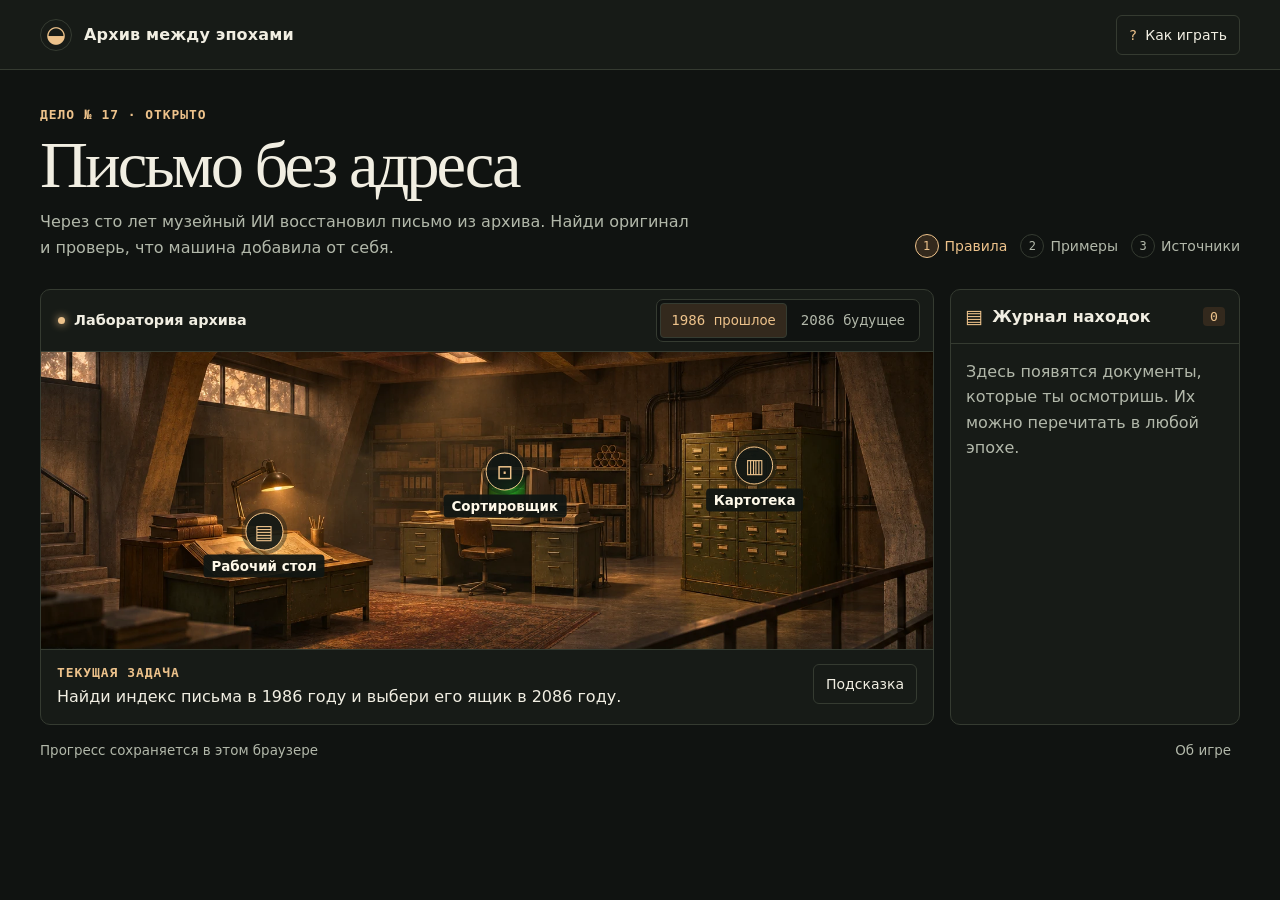
==== index.html @ 07d86b65 "Create Archive Between Eras browser game" ====
<!doctype html>
<html lang="ru">
<head>
  <meta charset="utf-8">
  <meta name="viewport" content="width=device-width, initial-scale=1">
  <meta name="description" content="Одиночная игра о письме, которое музейный ИИ восстановил через сто лет.">
  <meta name="theme-color" content="#101311">
  <link rel="stylesheet" href="style.css">
  <title>Архив между эпохами</title>
  <script src="game.js" defer></script>
</head>
<body data-era="past">
  <header class="topbar">
    <div class="shell topbar-inner">
      <div class="brand"><span class="seal" aria-hidden="true">◒</span><span>Архив между эпохами</span></div>
      <button class="quiet" id="help" type="button"><span aria-hidden="true">?</span> Как играть</button>
    </div>
  </header>

  <main class="shell">
    <section class="case-heading" aria-labelledby="case-title">
      <div>
        <p class="eyebrow" id="case-number">Дело № 17 · Открыто</p>
        <h1 id="case-title">Письмо без адреса</h1>
        <p class="intro" id="intro">Через сто лет музейный ИИ восстановил письмо из архива. Найди оригинал и проверь, что машина добавила от себя.</p>
      </div>
      <ol class="steps" id="steps" aria-label="Ход расследования"></ol>
    </section>

    <div class="game-layout">
      <section class="game" aria-label="Архив">
        <div class="room-bar">
          <div class="room-location"><span class="lamp" aria-hidden="true"></span><span id="location">Лаборатория архива</span></div>
          <div class="eras" role="group" aria-label="Выбор эпохи">
            <button type="button" data-era-control="past" aria-pressed="true">1986 <span>прошлое</span></button>
            <button type="button" data-era-control="future" aria-pressed="false">2086 <span>будущее</span></button>
          </div>
        </div>
        <div class="scene">
          <img src="assets/1986.webp" alt="" width="1536" height="512" class="past-room">
          <img src="assets/2086.webp" alt="" width="1536" height="512" class="future-room">
          <div class="hotspots" id="hotspots" aria-label="Предметы в комнате"></div>
        </div>
        <div class="mission">
          <div>
            <p class="eyebrow" id="mission-label">Текущая задача</p>
            <p id="mission" aria-live="polite"></p>
          </div>
          <button class="quiet hint" id="hint" type="button">Подсказка</button>
        </div>
      </section>

      <aside class="journal" aria-labelledby="journal-title">
        <div class="journal-header">
          <span class="journal-icon" aria-hidden="true">▤</span>
          <h2 id="journal-title">Журнал находок</h2>
          <span id="clue-count" class="count">0</span>
        </div>
        <ul class="clues" id="clues"></ul>
        <p class="empty" id="empty">Здесь появятся документы, которые ты осмотришь. Их можно перечитать в любой эпохе.</p>
      </aside>
    </div>
    <footer class="footer"><span id="save-status">Прогресс сохраняется в этом браузере</span><button class="text-btn" id="credits" type="button">Об игре</button></footer>
  </main>

  <dialog id="overlay" aria-labelledby="dialog-title">
    <div class="dialog-head">
      <div><p class="eyebrow" id="dialog-kicker"></p><h2 id="dialog-title"></h2></div>
      <form method="dialog"><button class="close" type="submit" aria-label="Закрыть">×</button></form>
    </div>
    <div id="dialog-body" class="dialog-body"></div>
  </dialog>
</body>
</html>
---- style.css ----
:root {
  color-scheme: dark;
  --bg: #101311;
  --surface: #171b17;
  --subtle: #20251f;
  --edge: #353b31;
  --text: #f1eee2;
  --muted: #b2b8aa;
  --accent: #edc28b;
  --accent-dark: #33291d;
  --display: Georgia, "Times New Roman", serif;
  --mono: "Cascadia Mono", Consolas, monospace;
  font-family: "Segoe UI", system-ui, sans-serif;
}

*, *::before, *::after { box-sizing: border-box; }
body { margin: 0; min-width: 290px; min-height: 100svh; color: var(--text); background: var(--bg); }
body[data-era="future"] {
  --bg: #0d1416;
  --surface: #131e21;
  --subtle: #1c2a2c;
  --edge: #304347;
  --text: #ebf3ec;
  --muted: #a8bdbd;
  --accent: #92e2d8;
  --accent-dark: #1e3737;
}
[hidden] { display: none !important; }
button { font: inherit; cursor: pointer; color: inherit; }
button:focus-visible { outline: 2px solid var(--accent); outline-offset: 4px; }
button:disabled { cursor: default; opacity: .52; }
button, a { -webkit-tap-highlight-color: transparent; }
p, h1, h2, h3 { margin: 0; }
.shell { width: min(100% - 80px, 1440px); margin-inline: auto; }

.topbar { border-bottom: 1px solid var(--edge); background: var(--surface); }
.topbar-inner { display: flex; align-items: center; justify-content: space-between; min-height: 69px; gap: 12px; }
.brand { display: flex; align-items: center; gap: 12px; font-weight: 650; letter-spacing: .01em; }
.seal { display: grid; place-items: center; height: 32px; width: 32px; border: 1px solid var(--edge); border-radius: 50%; color: var(--accent); font-size: 23px; line-height: 1; }
.quiet { display: inline-flex; align-items: center; justify-content: center; gap: 8px; border: 1px solid var(--edge); border-radius: 6px; padding: 8px 12px; background: var(--surface); font-size: .875rem; min-height: 40px; }
.quiet:hover, .text-btn:hover { color: var(--accent); border-color: var(--accent); }
.quiet span { font-family: var(--mono); color: var(--accent); }

.case-heading { display: flex; justify-content: space-between; align-items: flex-end; flex-wrap: wrap; gap: 25px; padding: 36px 0 28px; }
.eyebrow { font: 600 .81rem/1.4 var(--mono); letter-spacing: .075em; text-transform: uppercase; color: var(--accent); }
h1 { font: 400 clamp(2.55rem, 5.2vw, 4.8rem)/1.04 var(--display); margin: 6px 0 10px; letter-spacing: -.045em; }
.intro { color: var(--muted); max-width: 650px; line-height: 1.6; }
.steps { display: flex; flex-wrap: wrap; gap: 9px 13px; padding: 0; margin: 0 0 3px; list-style: none; color: var(--muted); font-size: .875rem; }
.steps li { display: flex; align-items: center; gap: 6px; white-space: nowrap; }
.step-number { display: grid; place-items: center; width: 24px; height: 24px; border: 1px solid var(--edge); border-radius: 50%; font: .75rem var(--mono); }
.steps li[aria-current] { color: var(--accent); }
.steps li[aria-current] .step-number, .steps .complete .step-number { background: var(--accent-dark); border-color: var(--accent); color: var(--accent); }

.game-layout { display: grid; grid-template-columns: minmax(0, 1fr) minmax(245px, 290px); align-items: stretch; gap: 16px; }
.game, .journal { min-width: 0; border: 1px solid var(--edge); background: var(--surface); border-radius: 10px; overflow: hidden; }
.room-bar, .mission, .journal-header { display: flex; align-items: center; justify-content: space-between; gap: 12px; }
.room-bar { padding: 9px 13px 9px 17px; }
.room-location { display: flex; align-items: center; gap: 9px; font-size: .9rem; font-weight: 600; }
.lamp { width: 7px; height: 7px; border-radius: 50%; background: var(--accent); box-shadow: 0 0 9px var(--accent); flex: none; }
.eras { display: flex; gap: 3px; flex: none; padding: 3px; border: 1px solid var(--edge); border-radius: 7px; background: var(--bg); }
.eras button { min-height: 35px; padding: 4px 10px; border: 1px solid transparent; border-radius: 4px; background: transparent; color: var(--muted); font: .88rem var(--mono); }
.eras button span { font: .83rem "Segoe UI", system-ui, sans-serif; }
.eras button[aria-pressed="true"] { color: var(--accent); background: var(--accent-dark); border-color: var(--edge); }
.eras button:hover { color: var(--accent); }
.scene { display: grid; position: relative; background: #101311; border-block: 1px solid var(--edge); }
.scene img { display: block; grid-area: 1 / 1; width: 100%; height: auto; transition: opacity .35s ease; }
.future-room, body[data-era="future"] .past-room { opacity: 0; }
body[data-era="future"] .future-room { opacity: 1; }
.hotspots { position: absolute; inset: 0; }
.hotspot { position: absolute; left: var(--x); top: var(--y); transform: translate(-50%, -50%); display: flex; flex-direction: column; gap: 4px; align-items: center; background: transparent; border: 0; padding: 5px; border-radius: 6px; }
.hotspot:hover .marker, .hotspot:focus-visible .marker { background: var(--accent); color: #101311; box-shadow: 0 0 20px var(--accent); }
.marker { display: grid; place-items: center; width: 38px; height: 38px; border-radius: 50%; border: 1px solid var(--accent); background: #101614e8; color: var(--accent); box-shadow: 0 0 0 4px #10161468; font-size: 1.25rem; line-height: 1; }
.hotspot-name { padding: 4px 8px; max-width: 170px; border-radius: 4px; background: #111613ef; white-space: nowrap; color: #fff9e9; font-size: .84rem; font-weight: 650; }
.mission { align-items: flex-start; padding: 14px 16px 15px; }
.mission .eyebrow { margin-bottom: 3px; }
.mission #mission { line-height: 1.52; }
.hint { flex: none; }

.journal { min-height: 100%; }
.journal-header { padding: 15px 14px; border-bottom: 1px solid var(--edge); justify-content: flex-start; gap: 9px; }
.journal-icon { color: var(--accent); font-size: 1.2rem; }
.journal h2 { font-size: 1rem; font-weight: 650; }
.count { margin-left: auto; padding: 2px 7px; background: var(--accent-dark); color: var(--accent); border-radius: 4px; font: .82rem var(--mono); }
.empty { color: var(--muted); margin: 15px; line-height: 1.6; }
.clues { display: grid; gap: 6px; list-style: none; margin: 0; padding: 10px; }
.clues:empty { display: none; }
.clue { width: 100%; display: flex; justify-content: space-between; align-items: center; text-align: left; gap: 7px; padding: 9px; min-height: 42px; background: var(--subtle); border: 1px solid var(--edge); border-radius: 6px; font-size: .9rem; }
.clue:hover { border-color: var(--accent); }
.clue-year { color: var(--accent); font: .77rem var(--mono); }
.footer { display: flex; gap: 14px; align-items: center; justify-content: space-between; padding: 12px 0 18px; color: var(--muted); font-size: .84rem; }
.text-btn { background: transparent; border: 1px solid transparent; border-radius: 5px; padding: 5px 8px; }

dialog { width: min(580px, calc(100% - 28px)); max-height: calc(100dvh - 32px); padding: 0; border: 1px solid var(--edge); border-radius: 10px; background: var(--surface); color: var(--text); box-shadow: 0 28px 110px #000a; }
dialog::backdrop { background: #050807c9; }
.dialog-head { display: flex; align-items: flex-start; justify-content: space-between; gap: 12px; padding: 20px 22px 16px; border-bottom: 1px solid var(--edge); }
.dialog-head h2 { font: 400 clamp(1.75rem, 6vw, 2.6rem)/1.06 var(--display); margin-top: 5px; }
.close { display: grid; place-items: center; border: 1px solid var(--edge); border-radius: 5px; background: var(--bg); height: 40px; width: 40px; font-size: 1.5rem; }
.close:hover { color: var(--accent); border-color: var(--accent); }
.dialog-body { display: grid; gap: 14px; padding: 20px 22px 24px; line-height: 1.58; }
.dialog-body .aside { color: var(--muted); }
.document { padding: 13px 16px; margin: 0; background: var(--accent-dark); border-left: 2px solid var(--accent); white-space: pre-line; }
.choices { display: grid; gap: 8px; }
.choice, .primary { min-height: 43px; text-align: left; padding: 9px 12px; border: 1px solid var(--edge); border-radius: 5px; background: var(--subtle); }
.choice:not(:disabled):hover { border-color: var(--accent); color: var(--accent); }
.primary { justify-self: start; background: var(--accent); border-color: var(--accent); color: #161712; font-weight: 650; }
.primary:hover { filter: brightness(1.14); }
.feedback { color: var(--accent); }
.feedback:empty { display: none; }
.evidence { display: grid; gap: 7px; padding: 0; list-style: none; margin: 0; }
.evidence li { padding: 7px 10px; border-left: 1px solid var(--edge); background: var(--subtle); }
.sample-tag { color: var(--accent); font-size: .85rem; }

@media (max-width: 1000px) {
  .shell { width: calc(100% - 44px); }
  .game-layout { grid-template-columns: minmax(0, 1fr) 230px; }
}
@media (max-width: 780px) {
  .game-layout { grid-template-columns: minmax(0, 1fr); }
  .clues { grid-template-columns: repeat(auto-fit, minmax(170px, 1fr)); }
  .case-heading { gap: 15px; padding-top: 25px; padding-bottom: 19px; }
}
@media (max-width: 520px) {
  .shell { width: calc(100% - 24px); }
  .topbar-inner { min-height: 58px; }
  .brand { gap: 7px; font-size: .88rem; }
  .seal { width: 25px; height: 25px; font-size: 18px; flex: none; }
  .topbar .quiet { padding: 5px 7px; font-size: .78rem; white-space: nowrap; }
  .topbar .quiet span { display: none; }
  .room-bar { padding: 8px; }
  .room-location { font-size: .82rem; }
  .eras button { padding-inline: 6px; }
  .eras button span { display: none; }
  .hotspots { display: grid; grid-template-columns: repeat(3, minmax(0, 1fr)); gap: 5px; position: static; padding: 6px; background: var(--bg); }
  .hotspot { position: static; transform: none; flex-direction: row; justify-content: center; align-items: center; border: 1px solid var(--edge); min-height: 44px; padding: 4px 2px; gap: 3px; }
  .marker { width: auto; height: auto; background: transparent; border: 0; box-shadow: none; }
  .hotspot-name { white-space: normal; font-size: .76rem; padding: 0; background: transparent; }
  .mission { padding: 11px 9px; gap: 6px; }
  .hint { padding-inline: 6px; font-size: .78rem; }
  .steps { gap: 5px 10px; font-size: .8rem; }
}
@media (prefers-reduced-motion: reduce) {
  .scene img { transition: none; }
}
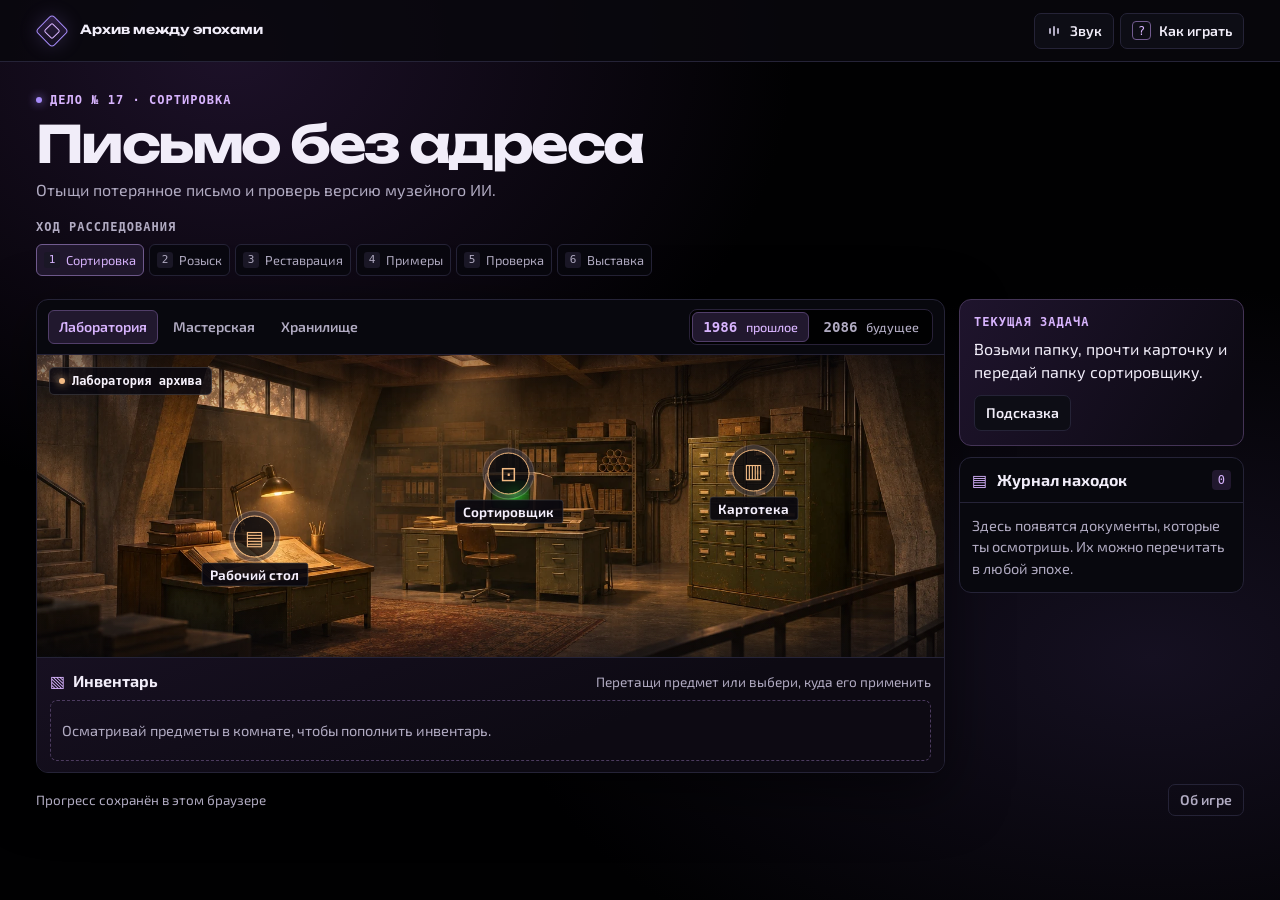
==== commit 4c19efa1: "Expand the archive with six scenes and tactile puzzles" ====
--- a/index.html
+++ b/index.html
@@ -4,53 +4,70 @@
   <meta charset="utf-8">
   <meta name="viewport" content="width=device-width, initial-scale=1">
   <meta name="description" content="Одиночная игра о письме, которое музейный ИИ восстановил через сто лет.">
-  <meta name="theme-color" content="#101311">
-  <link rel="stylesheet" href="style.css">
+  <meta name="theme-color" content="#010102">
+  <link rel="stylesheet" href="style.css?v=2">
   <title>Архив между эпохами</title>
-  <script src="game.js" defer></script>
+  <script src="game.js?v=2" defer></script>
+  <script src="effects.js" defer></script>
 </head>
-<body data-era="past">
+<body data-era="past" data-room="lab">
   <header class="topbar">
     <div class="shell topbar-inner">
-      <div class="brand"><span class="seal" aria-hidden="true">◒</span><span>Архив между эпохами</span></div>
-      <button class="quiet" id="help" type="button"><span aria-hidden="true">?</span> Как играть</button>
+      <div class="brand"><span class="seal" aria-hidden="true"></span><span>Архив между эпохами</span></div>
+      <div class="topbar-actions">
+        <button class="quiet" id="sound" type="button" aria-label="Звуки игры" aria-pressed="false"><span class="sound-wave" aria-hidden="true"><i></i><i></i><i></i></span><span class="sound-label" aria-hidden="true">Звук</span></button>
+        <button class="quiet" id="help" type="button"><span class="key" aria-hidden="true">?</span> Как играть</button>
+      </div>
     </div>
   </header>
 
   <main class="shell">
     <section class="case-heading" aria-labelledby="case-title">
       <div>
-        <p class="eyebrow" id="case-number">Дело № 17 · Открыто</p>
+        <p class="eyebrow case-tag" id="case-number">Дело № 17 · Открыто</p>
         <h1 id="case-title">Письмо без адреса</h1>
-        <p class="intro" id="intro">Через сто лет музейный ИИ восстановил письмо из архива. Найди оригинал и проверь, что машина добавила от себя.</p>
+        <p class="intro" id="intro">Отыщи потерянное письмо и проверь версию музейного ИИ.</p>
       </div>
-      <ol class="steps" id="steps" aria-label="Ход расследования"></ol>
+      <div class="progress">
+        <p class="eyebrow">Ход расследования</p>
+        <ol class="steps" id="steps" aria-label="Ход расследования"></ol>
+      </div>
     </section>
 
     <div class="game-layout">
       <section class="game" aria-label="Архив">
         <div class="room-bar">
-          <div class="room-location"><span class="lamp" aria-hidden="true"></span><span id="location">Лаборатория архива</span></div>
+          <nav id="room-nav" class="room-nav" aria-label="Локации"></nav>
           <div class="eras" role="group" aria-label="Выбор эпохи">
-            <button type="button" data-era-control="past" aria-pressed="true">1986 <span>прошлое</span></button>
-            <button type="button" data-era-control="future" aria-pressed="false">2086 <span>будущее</span></button>
+            <button type="button" data-era-control="past" aria-pressed="true" aria-keyshortcuts="1">1986 <span>прошлое</span></button>
+            <button type="button" data-era-control="future" aria-pressed="false" aria-keyshortcuts="2">2086 <span>будущее</span></button>
           </div>
         </div>
         <div class="scene">
-          <img src="assets/1986.webp" alt="" width="1536" height="512" class="past-room">
-          <img src="assets/2086.webp" alt="" width="1536" height="512" class="future-room">
+          <img src="assets/1986.webp" id="scene-image-past" alt="" width="1536" height="512" class="past-room" draggable="false">
+          <img src="assets/2086.webp" id="scene-image-future" alt="" width="1536" height="512" class="future-room" draggable="false">
+          <div class="scene-caption"><span class="lamp" aria-hidden="true"></span><span id="location">Лаборатория архива</span></div>
           <div class="hotspots" id="hotspots" aria-label="Предметы в комнате"></div>
         </div>
-        <div class="mission">
-          <div>
-            <p class="eyebrow" id="mission-label">Текущая задача</p>
-            <p id="mission" aria-live="polite"></p>
+        <div class="room-bench" id="room-bench" aria-label="Механизмы"></div>
+        <section class="inventory" aria-labelledby="inventory-title">
+          <div class="inventory-head">
+            <h2 id="inventory-title"><span aria-hidden="true">▧</span> Инвентарь</h2>
+            <span class="inventory-caption">Перетащи предмет или выбери, куда его применить</span>
           </div>
-          <button class="quiet hint" id="hint" type="button">Подсказка</button>
-        </div>
+          <div class="inventory-items" id="inventory-items"></div>
+          <p class="inventory-empty" id="inventory-empty">Осматривай предметы в комнате, чтобы пополнить инвентарь.</p>
+          <p class="inventory-status" id="inventory-status" role="status"></p>
+        </section>
       </section>
 
-      <aside class="journal" aria-labelledby="journal-title">
+      <aside class="sidebar">
+        <section class="mission" aria-labelledby="mission-label">
+          <p class="eyebrow" id="mission-label">Текущая задача</p>
+          <p id="mission" aria-live="polite"></p>
+          <button class="quiet hint" id="hint" type="button"><span aria-hidden="true">✦</span> Подсказка</button>
+        </section>
+        <section class="journal" aria-labelledby="journal-title">
         <div class="journal-header">
           <span class="journal-icon" aria-hidden="true">▤</span>
           <h2 id="journal-title">Журнал находок</h2>
@@ -58,6 +75,7 @@
         </div>
         <ul class="clues" id="clues"></ul>
         <p class="empty" id="empty">Здесь появятся документы, которые ты осмотришь. Их можно перечитать в любой эпохе.</p>
+        </section>
       </aside>
     </div>
     <footer class="footer"><span id="save-status">Прогресс сохраняется в этом браузере</span><button class="text-btn" id="credits" type="button">Об игре</button></footer>
--- a/style.css
+++ b/style.css
@@ -1,143 +1,320 @@
+
+@font-face {
+  font-family: Unbounded;
+  src: url("assets/fonts/unbounded.ttf") format("truetype");
+  font-style: normal;
+  font-weight: 200 900;
+  font-display: swap;
+}
+
+@font-face {
+  font-family: "Exo 2";
+  src: url("assets/fonts/exo-2.ttf") format("truetype");
+  font-style: normal;
+  font-weight: 100 900;
+  font-display: swap;
+}
+
 :root {
   color-scheme: dark;
-  --bg: #101311;
-  --surface: #171b17;
-  --subtle: #20251f;
-  --edge: #353b31;
-  --text: #f1eee2;
-  --muted: #b2b8aa;
-  --accent: #edc28b;
-  --accent-dark: #33291d;
-  --display: Georgia, "Times New Roman", serif;
+  --bg: #010102;
+  --surface: #08080e;
+  --raised: #0d0d15;
+  --border: #252337;
+  --text: #f1edf9;
+  --muted: #b1abc2;
+  --accent: #d8b4fe;
+  --accent-2: #a78bfa;
+  --accent-line: #715b8f;
+  --accent-dim: #21182e;
+  --room-light: #f3bb84;
+  --display: Unbounded, "Arial Black", system-ui, sans-serif;
   --mono: "Cascadia Mono", Consolas, monospace;
-  font-family: "Segoe UI", system-ui, sans-serif;
+  font-family: "Exo 2", "Segoe UI", system-ui, sans-serif;
 }
 
 *, *::before, *::after { box-sizing: border-box; }
-body { margin: 0; min-width: 290px; min-height: 100svh; color: var(--text); background: var(--bg); }
-body[data-era="future"] {
-  --bg: #0d1416;
-  --surface: #131e21;
-  --subtle: #1c2a2c;
-  --edge: #304347;
-  --text: #ebf3ec;
-  --muted: #a8bdbd;
-  --accent: #92e2d8;
-  --accent-dark: #1e3737;
-}
+
+body {
+  min-width: 290px;
+  min-height: 100svh;
+  margin: 0;
+  color: var(--text);
+  background: radial-gradient(ellipse at 18% 5%, #1d1129 0%, transparent 38%),
+              radial-gradient(ellipse at 90% 73%, #151021 0%, transparent 40%), var(--bg);
+}
+
+body[data-era="future"] { --room-light: #8ff3e4; }
 [hidden] { display: none !important; }
-button { font: inherit; cursor: pointer; color: inherit; }
-button:focus-visible { outline: 2px solid var(--accent); outline-offset: 4px; }
+button { color: inherit; font: inherit; cursor: pointer; -webkit-tap-highlight-color: transparent; }
+button:focus-visible { outline: 2px solid var(--accent); outline-offset: 3px; }
 button:disabled { cursor: default; opacity: .52; }
-button, a { -webkit-tap-highlight-color: transparent; }
 p, h1, h2, h3 { margin: 0; }
-.shell { width: min(100% - 80px, 1440px); margin-inline: auto; }
-
-.topbar { border-bottom: 1px solid var(--edge); background: var(--surface); }
-.topbar-inner { display: flex; align-items: center; justify-content: space-between; min-height: 69px; gap: 12px; }
-.brand { display: flex; align-items: center; gap: 12px; font-weight: 650; letter-spacing: .01em; }
-.seal { display: grid; place-items: center; height: 32px; width: 32px; border: 1px solid var(--edge); border-radius: 50%; color: var(--accent); font-size: 23px; line-height: 1; }
-.quiet { display: inline-flex; align-items: center; justify-content: center; gap: 8px; border: 1px solid var(--edge); border-radius: 6px; padding: 8px 12px; background: var(--surface); font-size: .875rem; min-height: 40px; }
-.quiet:hover, .text-btn:hover { color: var(--accent); border-color: var(--accent); }
-.quiet span { font-family: var(--mono); color: var(--accent); }
-
-.case-heading { display: flex; justify-content: space-between; align-items: flex-end; flex-wrap: wrap; gap: 25px; padding: 36px 0 28px; }
-.eyebrow { font: 600 .81rem/1.4 var(--mono); letter-spacing: .075em; text-transform: uppercase; color: var(--accent); }
-h1 { font: 400 clamp(2.55rem, 5.2vw, 4.8rem)/1.04 var(--display); margin: 6px 0 10px; letter-spacing: -.045em; }
-.intro { color: var(--muted); max-width: 650px; line-height: 1.6; }
-.steps { display: flex; flex-wrap: wrap; gap: 9px 13px; padding: 0; margin: 0 0 3px; list-style: none; color: var(--muted); font-size: .875rem; }
-.steps li { display: flex; align-items: center; gap: 6px; white-space: nowrap; }
-.step-number { display: grid; place-items: center; width: 24px; height: 24px; border: 1px solid var(--edge); border-radius: 50%; font: .75rem var(--mono); }
-.steps li[aria-current] { color: var(--accent); }
-.steps li[aria-current] .step-number, .steps .complete .step-number { background: var(--accent-dark); border-color: var(--accent); color: var(--accent); }
-
-.game-layout { display: grid; grid-template-columns: minmax(0, 1fr) minmax(245px, 290px); align-items: stretch; gap: 16px; }
-.game, .journal { min-width: 0; border: 1px solid var(--edge); background: var(--surface); border-radius: 10px; overflow: hidden; }
-.room-bar, .mission, .journal-header { display: flex; align-items: center; justify-content: space-between; gap: 12px; }
-.room-bar { padding: 9px 13px 9px 17px; }
-.room-location { display: flex; align-items: center; gap: 9px; font-size: .9rem; font-weight: 600; }
-.lamp { width: 7px; height: 7px; border-radius: 50%; background: var(--accent); box-shadow: 0 0 9px var(--accent); flex: none; }
-.eras { display: flex; gap: 3px; flex: none; padding: 3px; border: 1px solid var(--edge); border-radius: 7px; background: var(--bg); }
-.eras button { min-height: 35px; padding: 4px 10px; border: 1px solid transparent; border-radius: 4px; background: transparent; color: var(--muted); font: .88rem var(--mono); }
-.eras button span { font: .83rem "Segoe UI", system-ui, sans-serif; }
-.eras button[aria-pressed="true"] { color: var(--accent); background: var(--accent-dark); border-color: var(--edge); }
-.eras button:hover { color: var(--accent); }
-.scene { display: grid; position: relative; background: #101311; border-block: 1px solid var(--edge); }
-.scene img { display: block; grid-area: 1 / 1; width: 100%; height: auto; transition: opacity .35s ease; }
+.shell { width: min(calc(100% - 72px), 1560px); margin-inline: auto; }
+
+.topbar { border-bottom: 1px solid var(--border); background: #09080ddd; }
+.topbar-inner { display: flex; align-items: center; justify-content: space-between; gap: 12px; min-height: 61px; }
+.brand { display: flex; align-items: center; gap: 12px; font: 630 .78rem/1.35 var(--display); }
+.seal {
+  position: relative;
+  flex: none;
+  width: 24px;
+  height: 24px;
+  margin-inline: 4px;
+  rotate: 45deg;
+  border: 1px solid var(--accent-2);
+  border-radius: 4px;
+  background: linear-gradient(135deg, #302046, #120e1d);
+  box-shadow: 0 0 20px #a78bfa35;
+}
+.seal::after { content: ""; position: absolute; inset: 5px; border: 1px solid var(--accent); border-radius: 2px; }
+
+.quiet, .text-btn {
+  display: inline-flex; align-items: center; justify-content: center; gap: 8px;
+  min-height: 36px; padding: 6px 11px; border: 1px solid var(--border);
+  border-radius: 7px; background: var(--raised); color: var(--text); font-weight: 600; font-size: .88rem;
+}
+.quiet:hover, .text-btn:hover { border-color: var(--accent-line); color: var(--accent); }
+.key {
+  display: grid; place-items: center; width: 19px; height: 19px;
+  color: var(--accent); border: 1px solid var(--accent-line); border-radius: 4px; font: .75rem var(--mono);
+}
+.topbar-actions { display: flex; gap: 6px; }
+.sound-wave { display: flex; justify-content: center; align-items: center; gap: 2px; width: 16px; height: 18px; }
+.sound-wave i { background: var(--muted); width: 2px; height: 6px; border-radius: 2px; }
+.sound-wave i:nth-child(2) { height: 10px; }
+#sound[aria-pressed="true"] { color: var(--accent); border-color: var(--accent-line); }
+#sound[aria-pressed="true"] .sound-wave i { background: var(--accent); }
+#sound[aria-pressed="true"] .sound-wave i:nth-child(2) { height: 15px; }
+
+.case-heading {
+  display: flex; justify-content: space-between; align-items: flex-end; gap: 20px;
+  flex-wrap: wrap; padding: 25px 0 23px;
+}
+.eyebrow { color: var(--accent); font: 650 .75rem/1.35 var(--mono); letter-spacing: .085em; text-transform: uppercase; }
+.case-tag { display: inline-flex; gap: 8px; align-items: center; }
+.case-tag::before { content: ""; width: 6px; height: 6px; border-radius: 50%; background: var(--accent-2); box-shadow: 0 0 10px var(--accent-2); }
+h1 { font: 700 clamp(1.9rem, 4vw, 3.75rem)/1.12 var(--display); margin: 8px 0 7px; letter-spacing: -.05em; }
+.intro { max-width: 660px; color: var(--muted); font-size: 1rem; }
+.progress { display: grid; gap: 8px; }
+.progress .eyebrow { color: var(--muted); }
+.steps { display: flex; align-items: center; flex-wrap: wrap; gap: 5px; list-style: none; padding: 0; margin: 0; }
+.steps li {
+  display: flex; align-items: center; gap: 6px; white-space: nowrap; font-size: .8rem; color: var(--muted);
+  padding: 4px 7px; min-height: 32px; border-radius: 6px; border: 1px solid var(--border); background: #08080ec9;
+}
+.step-number { display: grid; place-items: center; width: 16px; height: 16px; border-radius: 3px; font: .69rem var(--mono); background: #1b1827; }
+.steps li[aria-current], .steps .complete { color: var(--accent); }
+.steps li[aria-current] { border-color: var(--accent-line); background: var(--accent-dim); }
+
+.game-layout { display: grid; grid-template-columns: minmax(0, 1fr) minmax(235px, 285px); align-items: start; gap: 14px; }
+.game, .mission, .journal { min-width: 0; border: 1px solid var(--border); border-radius: 12px; background: var(--surface); }
+.game { overflow: hidden; box-shadow: 0 18px 60px #0008; }
+.room-bar { display: flex; align-items: center; justify-content: space-between; gap: 8px; padding: 9px 11px; min-height: 53px; }
+.room-nav, .eras { display: flex; align-items: center; flex-wrap: wrap; gap: 4px; }
+.room-nav button, .eras button {
+  min-height: 34px; padding: 5px 10px; background: transparent; border: 1px solid transparent;
+  border-radius: 6px; color: var(--muted); font-weight: 600; font-size: .88rem;
+}
+.room-nav button:hover, .eras button:hover { color: var(--text); }
+.room-nav button[aria-current]:not([aria-current="false"]), .room-nav button[aria-pressed="true"], .eras button[aria-pressed="true"] {
+  border-color: #513e69; background: var(--accent-dim); color: var(--accent);
+}
+.room-nav button:disabled { opacity: .38; }
+.eras { flex: none; border: 1px solid #282138; border-radius: 8px; padding: 2px; background: var(--bg); }
+.eras button { font-family: var(--mono); min-height: 30px; }
+.eras button span { font: 500 .79rem "Exo 2", "Segoe UI", sans-serif; }
+
+.scene {
+  display: grid; position: relative; isolation: isolate; background: #10101b;
+  border-block: 1px solid var(--border); overflow: hidden;
+}
+.scene img {
+  grid-area: 1 / 1; display: block; width: 100%; height: auto; aspect-ratio: 3; object-fit: cover;
+  user-select: none; pointer-events: none; transition: opacity .28s ease;
+}
+.scene::after {
+  position: absolute; content: ""; inset: 0; pointer-events: none; z-index: 1;
+  background: linear-gradient(180deg, #08070d50, transparent 20% 76%, #08070d63),
+              radial-gradient(ellipse at center, transparent 56%, #05050b54);
+}
 .future-room, body[data-era="future"] .past-room { opacity: 0; }
 body[data-era="future"] .future-room { opacity: 1; }
-.hotspots { position: absolute; inset: 0; }
-.hotspot { position: absolute; left: var(--x); top: var(--y); transform: translate(-50%, -50%); display: flex; flex-direction: column; gap: 4px; align-items: center; background: transparent; border: 0; padding: 5px; border-radius: 6px; }
-.hotspot:hover .marker, .hotspot:focus-visible .marker { background: var(--accent); color: #101311; box-shadow: 0 0 20px var(--accent); }
-.marker { display: grid; place-items: center; width: 38px; height: 38px; border-radius: 50%; border: 1px solid var(--accent); background: #101614e8; color: var(--accent); box-shadow: 0 0 0 4px #10161468; font-size: 1.25rem; line-height: 1; }
-.hotspot-name { padding: 4px 8px; max-width: 170px; border-radius: 4px; background: #111613ef; white-space: nowrap; color: #fff9e9; font-size: .84rem; font-weight: 650; }
-.mission { align-items: flex-start; padding: 14px 16px 15px; }
-.mission .eyebrow { margin-bottom: 3px; }
-.mission #mission { line-height: 1.52; }
-.hint { flex: none; }
-
-.journal { min-height: 100%; }
-.journal-header { padding: 15px 14px; border-bottom: 1px solid var(--edge); justify-content: flex-start; gap: 9px; }
-.journal-icon { color: var(--accent); font-size: 1.2rem; }
-.journal h2 { font-size: 1rem; font-weight: 650; }
-.count { margin-left: auto; padding: 2px 7px; background: var(--accent-dark); color: var(--accent); border-radius: 4px; font: .82rem var(--mono); }
-.empty { color: var(--muted); margin: 15px; line-height: 1.6; }
-.clues { display: grid; gap: 6px; list-style: none; margin: 0; padding: 10px; }
+.scene-caption {
+  position: absolute; z-index: 2; top: 12px; left: 12px;
+  display: flex; align-items: center; gap: 7px; padding: 5px 9px; border-radius: 5px;
+  background: #090810d9; color: #f6f1fb; border: 1px solid #ffffff24;
+  font: 600 .75rem/1.35 var(--mono);
+}
+.lamp { flex: none; width: 6px; height: 6px; border-radius: 50%; background: var(--room-light); box-shadow: 0 0 9px var(--room-light); }
+
+.hotspots { position: absolute; z-index: 3; inset: 0; pointer-events: none; }
+.hotspot {
+  position: absolute; left: var(--x); top: var(--y); transform: translate(-50%, -50%);
+  display: grid; justify-items: center; gap: 5px; padding: 5px; border: 0;
+  border-radius: 7px; background: transparent; pointer-events: auto; user-select: none;
+}
+.marker {
+  display: grid; place-items: center; width: 42px; height: 42px; border-radius: 50%;
+  border: 1px solid var(--room-light); background: #080910c9; color: var(--room-light);
+  box-shadow: 0 0 0 4px #08091169, 0 0 0 5px #e4d7f13c;
+  font-size: 1.27rem; line-height: 1; transition: transform .18s, background .18s, box-shadow .18s;
+}
+.hotspot-name {
+  background: #090810ea; color: #f5effc; border: 1px solid #ffffff24;
+  padding: 3px 8px; border-radius: 4px; white-space: nowrap; font-size: .84rem; font-weight: 650;
+}
+.hotspot:hover .marker, .hotspot:focus-visible .marker {
+  transform: scale(1.1); color: var(--bg); background: var(--room-light); box-shadow: 0 0 24px var(--room-light);
+}
+.drop-ready .marker { color: var(--accent); border-color: var(--accent); box-shadow: 0 0 0 6px #d8b4fe3b, 0 0 22px #d8b4fe65; }
+.drop-ready .hotspot-name { border-color: var(--accent-line); color: var(--accent); }
+.drop-hover .marker, .hotspot.drop-hover .marker { background: var(--accent); color: var(--bg); transform: scale(1.2); }
+
+.room-bench {
+  display: flex; align-items: center; flex-wrap: wrap; gap: 6px;
+  padding: 7px 11px; background: #0c0a13; border-bottom: 1px solid var(--border);
+}
+.room-bench:empty { display: none; }
+.bench-target {
+  flex: 1 1 130px; align-self: stretch; display: flex; flex-direction: column; justify-content: center;
+  min-height: 44px; gap: 2px; padding: 6px 9px; border-radius: 6px; border: 1px dashed #514261;
+  background: #14101e; font-size: .88rem; line-height: 1.25; text-align: left;
+}
+.target-name { font-weight: 670; }
+.target-detail { color: var(--muted); font-size: .79rem; }
+.bench-target:hover, .bench-target.drop-ready { border-color: var(--accent); color: var(--accent); }
+.bench-target.drop-hover { color: var(--bg); background: var(--accent); border-style: solid; }
+.bench-target.drop-hover .target-detail { color: #342340; }
+
+.inventory { background: linear-gradient(160deg, #171021, #0d0a13 62%); padding: 13px 13px 11px; }
+.inventory-head { display: flex; justify-content: space-between; align-items: baseline; flex-wrap: wrap; gap: 5px 10px; margin-bottom: 9px; }
+.inventory h2, .journal h2 { font-weight: 690; font-size: 1rem; }
+.inventory h2 span, .journal-icon { color: var(--accent); margin-right: 5px; }
+.inventory-caption { color: var(--muted); font-size: .85rem; }
+.inventory-empty {
+  display: flex; align-items: center; padding: 8px 11px; min-height: 61px;
+  border: 1px dashed #4c3b5f; border-radius: 7px; color: var(--muted); font-size: .91rem;
+}
+.inventory-items { display: flex; flex-wrap: wrap; gap: 7px; }
+.inventory-item, .drag-ghost {
+  display: flex; align-items: center; gap: 8px; border: 1px solid #4c3b63; border-radius: 7px;
+  padding: 6px 9px; min-height: 55px; max-width: 185px; text-align: left;
+  color: var(--text); background: linear-gradient(150deg, #211731, #110e1a); box-shadow: inset 0 1px #ffffff13;
+}
+.inventory-item { cursor: grab; touch-action: none; user-select: none; }
+.inventory-item > * { pointer-events: none; }
+.inventory-item:hover, .inventory-item[aria-pressed="true"] { border-color: var(--accent); background: #322346; }
+.inventory-item[aria-pressed="true"] { box-shadow: inset 0 0 0 1px var(--accent-2), 0 0 16px #a78bfa26; }
+.item-icon, .inventory-item .item-icon {
+  display: grid; place-items: center; min-width: 30px; height: 32px; border-radius: 4px;
+  font: 1.1rem var(--mono); color: var(--accent); background: #16101e; border: 1px solid #4d3864;
+}
+.item-name { font-size: .88rem; font-weight: 650; }
+.inventory-status { color: var(--accent); font-size: .88rem; margin-top: 6px; }
+.inventory-status:empty { display: none; }
+body.dragging-item, body.dragging-item * { cursor: grabbing; user-select: none; }
+.drag-ghost { position: fixed; z-index: 10; pointer-events: none; transform: translate(-50%, -50%) rotate(-3deg); border-color: var(--accent); box-shadow: 0 9px 32px #000b, 0 0 15px #a78bfa60; }
+
+.sidebar { min-width: 0; display: grid; gap: 11px; }
+.mission { padding: 14px; background: linear-gradient(120deg, #1f142d, #0d0a14 90%); border-color: #443456; }
+.mission #mission { margin-top: 8px; line-height: 1.43; text-wrap: pretty; }
+.hint { margin-top: 11px; }
+.hint span { color: var(--accent); }
+.journal { overflow: hidden; }
+.journal-header {
+  display: flex; align-items: center; padding: 12px; border-bottom: 1px solid var(--border); gap: 5px;
+}
+.count { margin-left: auto; padding: 3px 6px; border-radius: 4px; color: var(--accent); background: var(--accent-dim); font: .75rem var(--mono); }
+.empty { margin: 12px; color: var(--muted); font-size: .91rem; line-height: 1.5; }
+.clues { padding: 8px; margin: 0; list-style: none; display: grid; gap: 5px; max-height: 390px; overflow-y: auto; }
 .clues:empty { display: none; }
-.clue { width: 100%; display: flex; justify-content: space-between; align-items: center; text-align: left; gap: 7px; padding: 9px; min-height: 42px; background: var(--subtle); border: 1px solid var(--edge); border-radius: 6px; font-size: .9rem; }
-.clue:hover { border-color: var(--accent); }
-.clue-year { color: var(--accent); font: .77rem var(--mono); }
-.footer { display: flex; gap: 14px; align-items: center; justify-content: space-between; padding: 12px 0 18px; color: var(--muted); font-size: .84rem; }
-.text-btn { background: transparent; border: 1px solid transparent; border-radius: 5px; padding: 5px 8px; }
-
-dialog { width: min(580px, calc(100% - 28px)); max-height: calc(100dvh - 32px); padding: 0; border: 1px solid var(--edge); border-radius: 10px; background: var(--surface); color: var(--text); box-shadow: 0 28px 110px #000a; }
-dialog::backdrop { background: #050807c9; }
-.dialog-head { display: flex; align-items: flex-start; justify-content: space-between; gap: 12px; padding: 20px 22px 16px; border-bottom: 1px solid var(--edge); }
-.dialog-head h2 { font: 400 clamp(1.75rem, 6vw, 2.6rem)/1.06 var(--display); margin-top: 5px; }
-.close { display: grid; place-items: center; border: 1px solid var(--edge); border-radius: 5px; background: var(--bg); height: 40px; width: 40px; font-size: 1.5rem; }
-.close:hover { color: var(--accent); border-color: var(--accent); }
-.dialog-body { display: grid; gap: 14px; padding: 20px 22px 24px; line-height: 1.58; }
+.clue {
+  display: flex; align-items: center; justify-content: space-between; gap: 6px; width: 100%; text-align: left;
+  min-height: 38px; padding: 6px 7px; border: 1px solid var(--border); border-radius: 5px; background: var(--raised); font-size: .9rem;
+}
+.clue:hover { border-color: var(--accent-line); }
+.clue-year { flex: none; color: var(--accent); font: .71rem var(--mono); }
+.footer { display: flex; justify-content: space-between; align-items: center; gap: 10px; margin: auto; padding: 11px 0 18px; color: var(--muted); font-size: .84rem; }
+.text-btn { min-height: 32px; background: transparent; color: var(--muted); }
+
+dialog {
+  width: min(610px, calc(100% - 24px)); max-height: calc(100dvh - 28px); padding: 0;
+  color: var(--text); background: var(--surface); border: 1px solid var(--accent-line);
+  border-radius: 12px; box-shadow: 0 20px 110px #000d, 0 0 65px #a78bfa16;
+}
+dialog::backdrop { background: #050409bf; backdrop-filter: blur(4px); }
+.dialog-head { display: flex; align-items: flex-start; justify-content: space-between; gap: 11px; padding: 18px 20px; background: linear-gradient(130deg, #231632, #100d19 76%); border-bottom: 1px solid var(--border); }
+.dialog-head h2 { font: 650 clamp(1.15rem, 4vw, 1.7rem)/1.24 var(--display); letter-spacing: -.045em; margin-top: 7px; }
+.close {
+  display: grid; place-items: center; width: 38px; height: 38px; border: 1px solid var(--border); border-radius: 6px;
+  background: var(--surface); font-size: 1.45rem; color: var(--muted);
+}
+.close:hover { color: var(--accent); border-color: var(--accent-line); }
+.dialog-body { display: grid; gap: 12px; padding: 18px 20px 21px; line-height: 1.55; }
 .dialog-body .aside { color: var(--muted); }
-.document { padding: 13px 16px; margin: 0; background: var(--accent-dark); border-left: 2px solid var(--accent); white-space: pre-line; }
-.choices { display: grid; gap: 8px; }
-.choice, .primary { min-height: 43px; text-align: left; padding: 9px 12px; border: 1px solid var(--edge); border-radius: 5px; background: var(--subtle); }
-.choice:not(:disabled):hover { border-color: var(--accent); color: var(--accent); }
-.primary { justify-self: start; background: var(--accent); border-color: var(--accent); color: #161712; font-weight: 650; }
+.document { padding: 11px 13px; margin: 0; border-left: 2px solid var(--accent-2); background: var(--accent-dim); white-space: pre-line; }
+.choices { display: grid; gap: 6px; }
+.choice, .primary {
+  min-height: 41px; padding: 7px 11px; background: var(--raised); border: 1px solid var(--border);
+  border-radius: 6px; text-align: left;
+}
+.choice:not(:disabled):hover { border-color: var(--accent-line); color: var(--accent); }
+.primary { justify-self: start; background: var(--accent); border-color: var(--accent); color: #160e21; font-weight: 700; }
 .primary:hover { filter: brightness(1.14); }
-.feedback { color: var(--accent); }
+.feedback, .sample-tag { color: var(--accent); }
 .feedback:empty { display: none; }
-.evidence { display: grid; gap: 7px; padding: 0; list-style: none; margin: 0; }
-.evidence li { padding: 7px 10px; border-left: 1px solid var(--edge); background: var(--subtle); }
-.sample-tag { color: var(--accent); font-size: .85rem; }
-
-@media (max-width: 1000px) {
+.evidence { display: grid; gap: 6px; padding: 0; margin: 0; list-style: none; }
+.evidence li { background: var(--raised); border-left: 1px solid var(--accent-line); padding: 6px 9px; }
+
+@media (max-width: 1100px) {
   .shell { width: calc(100% - 44px); }
-  .game-layout { grid-template-columns: minmax(0, 1fr) 230px; }
-}
-@media (max-width: 780px) {
+  .game-layout { grid-template-columns: minmax(0, 1fr) minmax(215px, 245px); }
+  .eras button span { display: none; }
+}
+
+@media (max-width: 810px) {
+  .shell { width: calc(100% - 30px); }
   .game-layout { grid-template-columns: minmax(0, 1fr); }
-  .clues { grid-template-columns: repeat(auto-fit, minmax(170px, 1fr)); }
-  .case-heading { gap: 15px; padding-top: 25px; padding-bottom: 19px; }
-}
-@media (max-width: 520px) {
-  .shell { width: calc(100% - 24px); }
-  .topbar-inner { min-height: 58px; }
-  .brand { gap: 7px; font-size: .88rem; }
-  .seal { width: 25px; height: 25px; font-size: 18px; flex: none; }
-  .topbar .quiet { padding: 5px 7px; font-size: .78rem; white-space: nowrap; }
-  .topbar .quiet span { display: none; }
-  .room-bar { padding: 8px; }
-  .room-location { font-size: .82rem; }
-  .eras button { padding-inline: 6px; }
-  .eras button span { display: none; }
-  .hotspots { display: grid; grid-template-columns: repeat(3, minmax(0, 1fr)); gap: 5px; position: static; padding: 6px; background: var(--bg); }
-  .hotspot { position: static; transform: none; flex-direction: row; justify-content: center; align-items: center; border: 1px solid var(--edge); min-height: 44px; padding: 4px 2px; gap: 3px; }
-  .marker { width: auto; height: auto; background: transparent; border: 0; box-shadow: none; }
-  .hotspot-name { white-space: normal; font-size: .76rem; padding: 0; background: transparent; }
-  .mission { padding: 11px 9px; gap: 6px; }
-  .hint { padding-inline: 6px; font-size: .78rem; }
-  .steps { gap: 5px 10px; font-size: .8rem; }
-}
+  .sidebar { grid-template-columns: 1fr 1fr; align-items: start; }
+  .case-heading { padding: 19px 0 16px; gap: 12px; }
+}
+
+@media (max-width: 550px) {
+  .shell { width: calc(100% - 20px); }
+  .topbar-inner { min-height: 52px; }
+  .brand { gap: 7px; font-size: .64rem; }
+  .seal { width: 19px; height: 19px; }
+  .seal::after { inset: 4px; }
+  .topbar .quiet { white-space: nowrap; padding-inline: 7px; }
+  .sound-label { display: none; }
+  .room-bar { padding: 6px; align-items: flex-start; flex-wrap: wrap; }
+  .room-nav button, .eras button { min-height: 37px; padding-inline: 6px; font-size: .81rem; }
+  .scene img { aspect-ratio: 2.25; }
+  .scene-caption { top: 6px; left: 6px; padding: 4px 6px; font-size: .65rem; }
+  .scene::after { bottom: 57px; }
+  .hotspots {
+    position: relative; inset: auto; display: grid; grid-template-columns: repeat(3, minmax(0, 1fr));
+    padding: 5px; gap: 5px; background: var(--surface); pointer-events: auto;
+  }
+  .hotspot {
+    position: static; transform: none; grid-auto-flow: column; align-content: center; align-items: center;
+    justify-content: center; gap: 4px; min-height: 45px; padding: 3px; border: 1px solid var(--border);
+    background: var(--raised);
+  }
+  .hotspot-name { white-space: normal; overflow-wrap: anywhere; background: transparent; border: 0; font-size: .78rem; padding: 0; }
+  .marker { width: auto; height: auto; border: 0; background: transparent; box-shadow: none; font-size: .94rem; }
+  .hotspot.drop-ready { border-color: var(--accent-2); }
+  .hotspot.drop-hover { background: var(--accent-dim); border-color: var(--accent); }
+  .hotspot.drop-hover .marker { color: var(--accent); background: transparent; }
+  .inventory { padding: 9px 7px; }
+  .inventory-item { max-width: 160px; }
+  .inventory-caption { font-size: .8rem; }
+  .sidebar { grid-template-columns: minmax(0, 1fr); }
+  .clues { grid-template-columns: repeat(auto-fit, minmax(min(150px, 100%), 1fr)); max-height: none; }
+  .steps li { min-height: 27px; font-size: .74rem; padding: 3px 5px; }
+}
+
 @media (prefers-reduced-motion: reduce) {
-  .scene img { transition: none; }
-}
+  *, *::before, *::after { transition: none !important; animation: none !important; }
+}
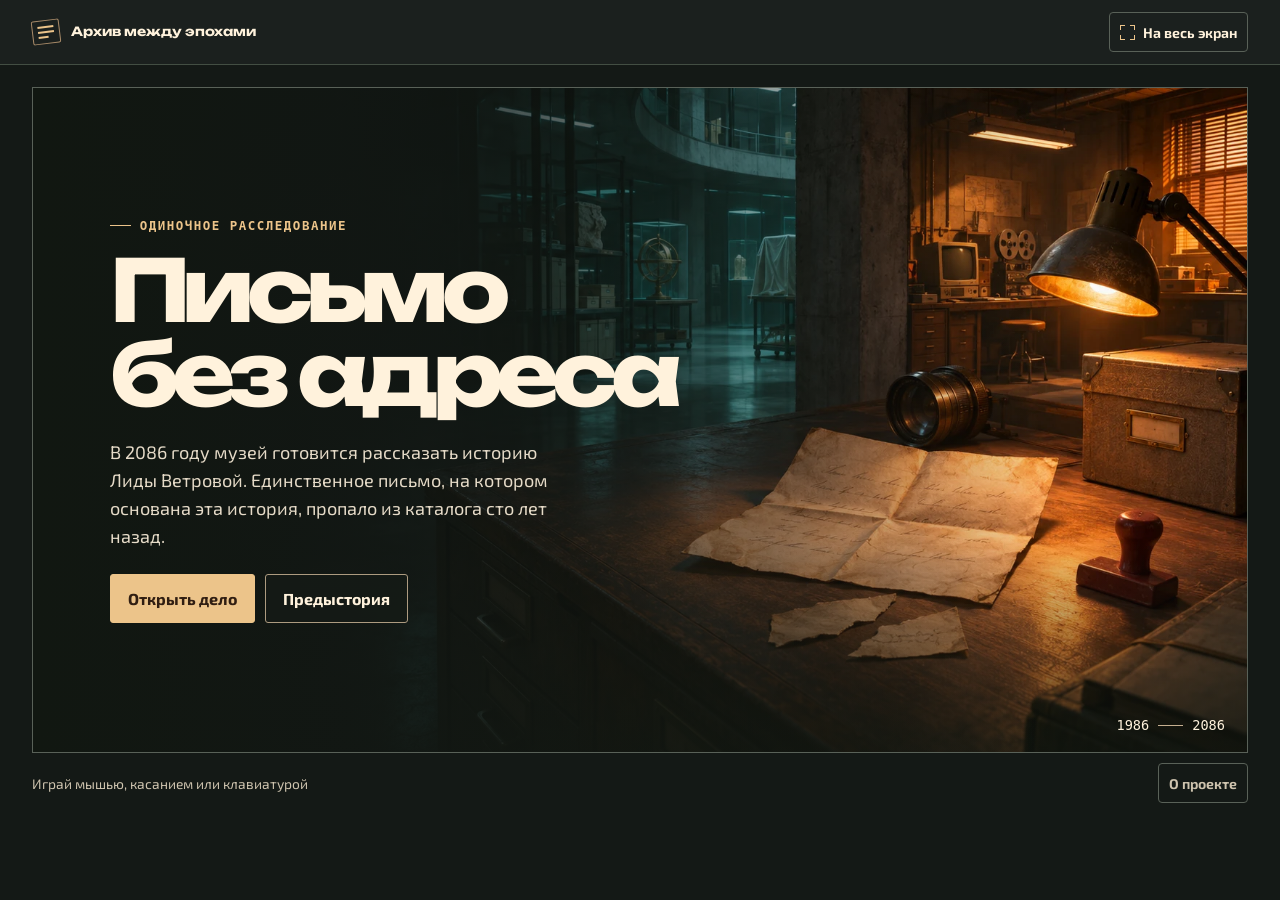
==== commit 13c20379: "Prepare the archive game for contest submission" ====
--- a/index.html
+++ b/index.html
@@ -3,33 +3,53 @@
 <head>
   <meta charset="utf-8">
   <meta name="viewport" content="width=device-width, initial-scale=1">
-  <meta name="description" content="Одиночная игра о письме, которое музейный ИИ восстановил через сто лет.">
-  <meta name="theme-color" content="#010102">
-  <link rel="stylesheet" href="style.css?v=2">
+  <meta name="description" content="Одиночное расследование в двух эпохах. Восстанови письмо, проверь музейную сводку и реши, что попадёт на выставку.">
+  <meta name="theme-color" content="#1b201e">
+  <link rel="stylesheet" href="style.css?v=3">
   <title>Архив между эпохами</title>
-  <script src="game.js?v=2" defer></script>
-  <script src="effects.js" defer></script>
+  <script src="game.js?v=3" defer></script>
+  <script src="menu.js" defer></script>
 </head>
-<body data-era="past" data-room="lab">
+<body data-era="past" data-room="lab" data-view="menu">
   <header class="topbar">
     <div class="shell topbar-inner">
-      <div class="brand"><span class="seal" aria-hidden="true"></span><span>Архив между эпохами</span></div>
+      <div class="brand"><span class="seal" aria-hidden="true"><i></i><i></i><i></i></span><span>Архив между эпохами</span></div>
       <div class="topbar-actions">
-        <button class="quiet" id="sound" type="button" aria-label="Звуки игры" aria-pressed="false"><span class="sound-wave" aria-hidden="true"><i></i><i></i><i></i></span><span class="sound-label" aria-hidden="true">Звук</span></button>
-        <button class="quiet" id="help" type="button"><span class="key" aria-hidden="true">?</span> Как играть</button>
+        <button class="quiet" id="back-menu" type="button" hidden>В меню</button>
+        <button class="quiet" id="help" type="button" hidden>Как играть</button>
+        <button class="quiet fullscreen" id="fullscreen" type="button" aria-pressed="false"><span class="fullscreen-icon" aria-hidden="true"></span><span id="fullscreen-label">На весь экран</span></button>
       </div>
     </div>
   </header>
 
-  <main class="shell">
+  <main class="shell menu-screen" id="main-menu" aria-labelledby="menu-title">
+    <section class="cover-art">
+      <div class="cover-content">
+        <p class="menu-kicker"><span></span> Одиночное расследование</p>
+        <h1 id="menu-title" tabindex="-1">Письмо<br>без адреса</h1>
+        <p class="cover-intro">В 2086 году музей готовится рассказать историю Лиды Ветровой. Единственное письмо, на котором основана эта история, пропало из каталога сто лет назад.</p>
+        <div class="menu-actions">
+          <button type="button" class="hero-button" id="start-game">Открыть дело</button>
+          <button type="button" class="cover-button" id="read-prologue">Предыстория</button>
+        </div>
+        <p class="menu-progress" id="menu-progress" hidden></p>
+      </div>
+      <p class="cover-eras"><span>1986</span><i></i><span>2086</span></p>
+    </section>
+    <footer class="menu-footer">
+      <span>Играй мышью, касанием или клавиатурой</span>
+      <button class="text-btn" id="menu-credits" type="button">О проекте</button>
+    </footer>
+    <noscript><p class="browser-note">Чтобы играть, включи JavaScript в браузере.</p></noscript>
+  </main>
+
+  <main class="shell game-screen" id="game-view" hidden>
     <section class="case-heading" aria-labelledby="case-title">
       <div>
-        <p class="eyebrow case-tag" id="case-number">Дело № 17 · Открыто</p>
-        <h1 id="case-title">Письмо без адреса</h1>
-        <p class="intro" id="intro">Отыщи потерянное письмо и проверь версию музейного ИИ.</p>
+        <p class="eyebrow case-tag" id="case-number">Дело № 17</p>
+        <h1 id="case-title" tabindex="-1">Письмо без адреса</h1>
       </div>
       <div class="progress">
-        <p class="eyebrow">Ход расследования</p>
         <ol class="steps" id="steps" aria-label="Ход расследования"></ol>
       </div>
     </section>
@@ -68,13 +88,13 @@
           <button class="quiet hint" id="hint" type="button"><span aria-hidden="true">✦</span> Подсказка</button>
         </section>
         <section class="journal" aria-labelledby="journal-title">
-        <div class="journal-header">
-          <span class="journal-icon" aria-hidden="true">▤</span>
-          <h2 id="journal-title">Журнал находок</h2>
-          <span id="clue-count" class="count">0</span>
-        </div>
-        <ul class="clues" id="clues"></ul>
-        <p class="empty" id="empty">Здесь появятся документы, которые ты осмотришь. Их можно перечитать в любой эпохе.</p>
+          <div class="journal-header">
+            <span class="journal-icon" aria-hidden="true">▤</span>
+            <h2 id="journal-title">Журнал находок</h2>
+            <span id="clue-count" class="count">0</span>
+          </div>
+          <ul class="clues" id="clues"></ul>
+          <p class="empty" id="empty">Осмотренные документы можно перечитать здесь в любой эпохе.</p>
         </section>
       </aside>
     </div>
@@ -88,5 +108,6 @@
     </div>
     <div id="dialog-body" class="dialog-body"></div>
   </dialog>
+  <p class="sr-only" id="view-status" role="status"></p>
 </body>
 </html>
--- a/style.css
+++ b/style.css
@@ -2,319 +2,283 @@
 @font-face {
   font-family: Unbounded;
   src: url("assets/fonts/unbounded.ttf") format("truetype");
-  font-style: normal;
   font-weight: 200 900;
   font-display: swap;
 }
-
 @font-face {
   font-family: "Exo 2";
   src: url("assets/fonts/exo-2.ttf") format("truetype");
-  font-style: normal;
   font-weight: 100 900;
   font-display: swap;
 }
-
 :root {
-  color-scheme: dark;
-  --bg: #010102;
-  --surface: #08080e;
-  --raised: #0d0d15;
-  --border: #252337;
-  --text: #f1edf9;
-  --muted: #b1abc2;
-  --accent: #d8b4fe;
-  --accent-2: #a78bfa;
-  --accent-line: #715b8f;
-  --accent-dim: #21182e;
-  --room-light: #f3bb84;
+  color-scheme: light;
+  --ink: #251e18;
+  --muted: #625548;
+  --paper: #f3ebdc;
+  --card: #fff9ed;
+  --line: #cabbab;
+  --stamp: #8b3428;
+  --soot: #1b201e;
+  --stage: #232b27;
+  --stage-line: #525d53;
+  --cream: #fff2dc;
+  --gold: #ecc48a;
+  --era: #f4c388;
   --display: Unbounded, "Arial Black", system-ui, sans-serif;
   --mono: "Cascadia Mono", Consolas, monospace;
   font-family: "Exo 2", "Segoe UI", system-ui, sans-serif;
 }
-
 *, *::before, *::after { box-sizing: border-box; }
-
-body {
-  min-width: 290px;
-  min-height: 100svh;
-  margin: 0;
-  color: var(--text);
-  background: radial-gradient(ellipse at 18% 5%, #1d1129 0%, transparent 38%),
-              radial-gradient(ellipse at 90% 73%, #151021 0%, transparent 40%), var(--bg);
-}
-
-body[data-era="future"] { --room-light: #8ff3e4; }
 [hidden] { display: none !important; }
-button { color: inherit; font: inherit; cursor: pointer; -webkit-tap-highlight-color: transparent; }
-button:focus-visible { outline: 2px solid var(--accent); outline-offset: 3px; }
+body { margin: 0; min-width: 290px; min-height: 100svh; background: var(--paper); color: var(--ink); }
+body[data-era="future"] { --era: #99eee0; }
+body[data-view="menu"] { background: #141916; color: var(--cream); }
+button { cursor: pointer; color: inherit; font: inherit; -webkit-tap-highlight-color: transparent; }
+button:focus-visible { outline: 3px solid #b24b32; outline-offset: 3px; }
 button:disabled { cursor: default; opacity: .52; }
-p, h1, h2, h3 { margin: 0; }
-.shell { width: min(calc(100% - 72px), 1560px); margin-inline: auto; }
-
-.topbar { border-bottom: 1px solid var(--border); background: #09080ddd; }
-.topbar-inner { display: flex; align-items: center; justify-content: space-between; gap: 12px; min-height: 61px; }
-.brand { display: flex; align-items: center; gap: 12px; font: 630 .78rem/1.35 var(--display); }
-.seal {
-  position: relative;
-  flex: none;
-  width: 24px;
-  height: 24px;
-  margin-inline: 4px;
-  rotate: 45deg;
-  border: 1px solid var(--accent-2);
-  border-radius: 4px;
-  background: linear-gradient(135deg, #302046, #120e1d);
-  box-shadow: 0 0 20px #a78bfa35;
-}
-.seal::after { content: ""; position: absolute; inset: 5px; border: 1px solid var(--accent); border-radius: 2px; }
-
-.quiet, .text-btn {
-  display: inline-flex; align-items: center; justify-content: center; gap: 8px;
-  min-height: 36px; padding: 6px 11px; border: 1px solid var(--border);
-  border-radius: 7px; background: var(--raised); color: var(--text); font-weight: 600; font-size: .88rem;
-}
-.quiet:hover, .text-btn:hover { border-color: var(--accent-line); color: var(--accent); }
-.key {
-  display: grid; place-items: center; width: 19px; height: 19px;
-  color: var(--accent); border: 1px solid var(--accent-line); border-radius: 4px; font: .75rem var(--mono);
-}
+h1, h2, h3, p { margin: 0; }
+.sr-only { position: absolute; width: 1px; height: 1px; padding: 0; overflow: hidden; clip-path: inset(50%); white-space: nowrap; }
+.shell { width: min(100% - 64px, 1480px); margin-inline: auto; }
+:root:fullscreen .shell, body.focus-mode .shell { width: min(100% - 32px, 1800px); }
+
+.topbar { background: var(--soot); color: var(--cream); border-bottom: 1px solid #434e43; }
+.topbar-inner { min-height: 64px; display: flex; align-items: center; justify-content: space-between; gap: 10px; }
+.brand { display: flex; align-items: center; gap: 11px; font: 650 .79rem/1.35 var(--display); }
+.seal { display: grid; gap: 3px; flex: none; padding: 5px; border: 1px solid #a98b69; width: 28px; border-radius: 2px; transform: rotate(-7deg); }
+.seal i { height: 2px; background: var(--gold); }
+.seal i:last-child { width: 65%; }
 .topbar-actions { display: flex; gap: 6px; }
-.sound-wave { display: flex; justify-content: center; align-items: center; gap: 2px; width: 16px; height: 18px; }
-.sound-wave i { background: var(--muted); width: 2px; height: 6px; border-radius: 2px; }
-.sound-wave i:nth-child(2) { height: 10px; }
-#sound[aria-pressed="true"] { color: var(--accent); border-color: var(--accent-line); }
-#sound[aria-pressed="true"] .sound-wave i { background: var(--accent); }
-#sound[aria-pressed="true"] .sound-wave i:nth-child(2) { height: 15px; }
-
-.case-heading {
-  display: flex; justify-content: space-between; align-items: flex-end; gap: 20px;
-  flex-wrap: wrap; padding: 25px 0 23px;
-}
-.eyebrow { color: var(--accent); font: 650 .75rem/1.35 var(--mono); letter-spacing: .085em; text-transform: uppercase; }
-.case-tag { display: inline-flex; gap: 8px; align-items: center; }
-.case-tag::before { content: ""; width: 6px; height: 6px; border-radius: 50%; background: var(--accent-2); box-shadow: 0 0 10px var(--accent-2); }
-h1 { font: 700 clamp(1.9rem, 4vw, 3.75rem)/1.12 var(--display); margin: 8px 0 7px; letter-spacing: -.05em; }
-.intro { max-width: 660px; color: var(--muted); font-size: 1rem; }
-.progress { display: grid; gap: 8px; }
-.progress .eyebrow { color: var(--muted); }
-.steps { display: flex; align-items: center; flex-wrap: wrap; gap: 5px; list-style: none; padding: 0; margin: 0; }
-.steps li {
-  display: flex; align-items: center; gap: 6px; white-space: nowrap; font-size: .8rem; color: var(--muted);
-  padding: 4px 7px; min-height: 32px; border-radius: 6px; border: 1px solid var(--border); background: #08080ec9;
-}
-.step-number { display: grid; place-items: center; width: 16px; height: 16px; border-radius: 3px; font: .69rem var(--mono); background: #1b1827; }
-.steps li[aria-current], .steps .complete { color: var(--accent); }
-.steps li[aria-current] { border-color: var(--accent-line); background: var(--accent-dim); }
-
-.game-layout { display: grid; grid-template-columns: minmax(0, 1fr) minmax(235px, 285px); align-items: start; gap: 14px; }
-.game, .mission, .journal { min-width: 0; border: 1px solid var(--border); border-radius: 12px; background: var(--surface); }
-.game { overflow: hidden; box-shadow: 0 18px 60px #0008; }
-.room-bar { display: flex; align-items: center; justify-content: space-between; gap: 8px; padding: 9px 11px; min-height: 53px; }
-.room-nav, .eras { display: flex; align-items: center; flex-wrap: wrap; gap: 4px; }
-.room-nav button, .eras button {
-  min-height: 34px; padding: 5px 10px; background: transparent; border: 1px solid transparent;
-  border-radius: 6px; color: var(--muted); font-weight: 600; font-size: .88rem;
-}
-.room-nav button:hover, .eras button:hover { color: var(--text); }
-.room-nav button[aria-current]:not([aria-current="false"]), .room-nav button[aria-pressed="true"], .eras button[aria-pressed="true"] {
-  border-color: #513e69; background: var(--accent-dim); color: var(--accent);
-}
-.room-nav button:disabled { opacity: .38; }
-.eras { flex: none; border: 1px solid #282138; border-radius: 8px; padding: 2px; background: var(--bg); }
-.eras button { font-family: var(--mono); min-height: 30px; }
-.eras button span { font: 500 .79rem "Exo 2", "Segoe UI", sans-serif; }
-
-.scene {
-  display: grid; position: relative; isolation: isolate; background: #10101b;
-  border-block: 1px solid var(--border); overflow: hidden;
-}
-.scene img {
-  grid-area: 1 / 1; display: block; width: 100%; height: auto; aspect-ratio: 3; object-fit: cover;
-  user-select: none; pointer-events: none; transition: opacity .28s ease;
-}
-.scene::after {
-  position: absolute; content: ""; inset: 0; pointer-events: none; z-index: 1;
-  background: linear-gradient(180deg, #08070d50, transparent 20% 76%, #08070d63),
-              radial-gradient(ellipse at center, transparent 56%, #05050b54);
-}
+.quiet, .text-btn { min-height: 40px; padding: 5px 10px; border: 1px solid var(--line); border-radius: 4px; background: transparent; font-size: .88rem; font-weight: 670; }
+.quiet:hover, .text-btn:hover { border-color: currentColor; }
+.topbar .quiet { color: var(--cream); border-color: #596158; white-space: nowrap; }
+.topbar .quiet:hover { border-color: var(--gold); color: var(--gold); }
+.fullscreen { display: inline-flex; align-items: center; justify-content: center; gap: 8px; }
+.fullscreen-icon {
+  width: 15px; height: 15px; flex: none;
+  background: linear-gradient(var(--gold),var(--gold)) 0 0/5px 1px,
+              linear-gradient(var(--gold),var(--gold)) 0 0/1px 5px,
+              linear-gradient(var(--gold),var(--gold)) 100% 0/5px 1px,
+              linear-gradient(var(--gold),var(--gold)) 100% 0/1px 5px,
+              linear-gradient(var(--gold),var(--gold)) 0 100%/5px 1px,
+              linear-gradient(var(--gold),var(--gold)) 0 100%/1px 5px,
+              linear-gradient(var(--gold),var(--gold)) 100% 100%/5px 1px,
+              linear-gradient(var(--gold),var(--gold)) 100% 100%/1px 5px;
+  background-repeat: no-repeat;
+}
+
+.menu-screen { padding-top: 22px; }
+.cover-art {
+  display: grid; position: relative; isolation: isolate; align-items: center; min-height: clamp(520px, 74svh, 850px);
+  padding: clamp(28px, 6vw, 90px); overflow: hidden; border: 1px solid #596158;
+  background: #282e27 url("assets/cover.webp") 63% center / cover no-repeat;
+}
+.cover-art::before {
+  content: ""; position: absolute; inset: 0; z-index: -1; pointer-events: none;
+  background: linear-gradient(90deg,#111711 0%,#121713e8 25%,#13181390 52%,transparent 84%),
+              linear-gradient(0deg,#111711bf,transparent 32%);
+}
+.cover-content { z-index: 1; max-width: 610px; }
+.menu-kicker { display: flex; align-items: center; gap: 9px; color: var(--gold); font: 630 .78rem/1.4 var(--mono); text-transform: uppercase; letter-spacing: .12em; }
+.menu-kicker span { width: 21px; height: 1px; background: currentColor; }
+.cover-content h1 {
+  font: 750 clamp(2.6rem, 6.7vw, 7rem)/.98 var(--display);
+  letter-spacing: -.08em; margin: 14px 0 22px; text-wrap: balance;
+}
+.cover-intro { max-width: 460px; font-size: 1.13rem; line-height: 1.55; color: #e6dbc8; }
+.menu-actions { display: flex; align-items: center; flex-wrap: wrap; gap: 10px; margin-top: 24px; }
+.hero-button, .cover-button {
+  min-height: 49px; padding: 8px 17px; border: 1px solid #ad9b80; border-radius: 3px;
+  font-weight: 720;
+}
+.hero-button { color: #301e12; background: var(--gold); border-color: var(--gold); }
+.hero-button:hover { background: #ffdcaa; }
+.cover-button { color: var(--cream); background: #151b16d9; }
+.cover-button:hover { color: var(--gold); border-color: var(--gold); }
+.menu-progress { color: #eee1c8; margin-top: 12px; font-size: .91rem; }
+.cover-eras { position: absolute; right: 22px; bottom: 19px; display: flex; align-items: center; gap: 9px; color: var(--cream); font: .85rem var(--mono); }
+.cover-eras i { width: 25px; border-top: 1px solid #c6af90; }
+.menu-footer, .footer { display: flex; justify-content: space-between; align-items: center; gap: 12px; padding: 10px 0 17px; font-size: .86rem; }
+.menu-footer { color: #cfc4af; }
+.menu-footer .text-btn { border-color: #596158; }
+.browser-note { padding: 10px; }
+
+.case-heading { display: flex; align-items: end; justify-content: space-between; gap: 17px; flex-wrap: wrap; padding: 19px 0 14px; border-bottom: 1px solid var(--line); margin-bottom: 14px; }
+.case-heading h1 { font: 720 clamp(1.35rem, 3.2vw, 2.28rem)/1.13 var(--display); letter-spacing: -.06em; margin-top: 5px; }
+.eyebrow { color: var(--stamp); font: 700 .76rem/1.4 var(--mono); letter-spacing: .075em; text-transform: uppercase; }
+.steps { display: flex; list-style: none; flex-wrap: wrap; align-items: center; gap: 3px 5px; padding: 0; margin: 0; }
+.steps li { display: flex; align-items: center; gap: 4px; padding: 5px; font-size: .82rem; color: var(--muted); white-space: nowrap; }
+.steps li[aria-current] { background: #e6d6be; color: #5c231c; border-radius: 3px; font-weight: 700; }
+.steps li.complete { color: #3e592e; }
+.step-number { display: grid; place-items: center; width: 19px; height: 19px; flex: none; border: 1px solid #bcb09e; font: .7rem var(--mono); background: var(--card); }
+
+.game-layout { display: grid; grid-template-columns: minmax(0,1fr) minmax(228px,280px); align-items: start; gap: 14px; }
+.game { min-width: 0; overflow: hidden; color: var(--cream); background: var(--stage); border: 1px solid #39453c; box-shadow: 0 9px 20px #362c2221; }
+.room-bar { display: flex; flex-wrap: wrap; align-items: center; justify-content: space-between; gap: 6px 8px; padding: 8px 9px; background: var(--soot); }
+.room-nav, .eras { display: flex; flex-wrap: wrap; align-items: center; gap: 4px; }
+.room-nav button, .eras button { min-height: 36px; border: 1px solid transparent; border-radius: 3px; padding: 5px 9px; background: transparent; color: #e1d8c6; font-weight: 640; font-size: .87rem; }
+.room-nav button:hover, .eras button:hover { border-color: #777367; }
+.room-nav button[aria-pressed="true"] { border-color: #d4c3a6; background: #eee0c8; color: #2b241c; }
+.eras { border: 1px solid #666d61; border-radius: 4px; padding: 2px; }
+.eras button { min-height: 31px; font: 630 .83rem var(--mono); }
+.eras button span { font: 550 .79rem "Exo 2", sans-serif; }
+.eras button[aria-pressed="true"] { border-color: var(--era); color: var(--era); background: #343c33; }
+.scene { display: grid; position: relative; isolation: isolate; overflow: hidden; background: #202924; border-block: 1px solid #647165; }
+.scene img { grid-area: 1 / 1; display: block; width: 100%; height: auto; aspect-ratio: 3; object-fit: cover; transition: opacity .22s; user-select: none; pointer-events: none; }
 .future-room, body[data-era="future"] .past-room { opacity: 0; }
 body[data-era="future"] .future-room { opacity: 1; }
 .scene-caption {
-  position: absolute; z-index: 2; top: 12px; left: 12px;
-  display: flex; align-items: center; gap: 7px; padding: 5px 9px; border-radius: 5px;
-  background: #090810d9; color: #f6f1fb; border: 1px solid #ffffff24;
-  font: 600 .75rem/1.35 var(--mono);
-}
-.lamp { flex: none; width: 6px; height: 6px; border-radius: 50%; background: var(--room-light); box-shadow: 0 0 9px var(--room-light); }
-
-.hotspots { position: absolute; z-index: 3; inset: 0; pointer-events: none; }
+  position: absolute; z-index: 2; top: 10px; left: 10px; display: flex; align-items: center; gap: 7px;
+  background: #1b221ce8; color: #fff4df; border-left: 2px solid var(--era);
+  padding: 6px 8px; font: 580 .73rem/1.35 var(--mono);
+}
+.lamp { width: 5px; height: 5px; flex: none; border-radius: 50%; background: var(--era); box-shadow: 0 0 10px var(--era); }
+.hotspots { position: absolute; inset: 0; z-index: 3; pointer-events: none; }
 .hotspot {
-  position: absolute; left: var(--x); top: var(--y); transform: translate(-50%, -50%);
-  display: grid; justify-items: center; gap: 5px; padding: 5px; border: 0;
-  border-radius: 7px; background: transparent; pointer-events: auto; user-select: none;
+  position: absolute; left: var(--x); top: var(--y); transform: translate(-50%,-50%);
+  display: grid; justify-items: center; gap: 4px; padding: 5px; background: transparent; border: 0;
+  border-radius: 5px; pointer-events: auto; user-select: none;
 }
 .marker {
-  display: grid; place-items: center; width: 42px; height: 42px; border-radius: 50%;
-  border: 1px solid var(--room-light); background: #080910c9; color: var(--room-light);
-  box-shadow: 0 0 0 4px #08091169, 0 0 0 5px #e4d7f13c;
-  font-size: 1.27rem; line-height: 1; transition: transform .18s, background .18s, box-shadow .18s;
-}
-.hotspot-name {
-  background: #090810ea; color: #f5effc; border: 1px solid #ffffff24;
-  padding: 3px 8px; border-radius: 4px; white-space: nowrap; font-size: .84rem; font-weight: 650;
-}
-.hotspot:hover .marker, .hotspot:focus-visible .marker {
-  transform: scale(1.1); color: var(--bg); background: var(--room-light); box-shadow: 0 0 24px var(--room-light);
-}
-.drop-ready .marker { color: var(--accent); border-color: var(--accent); box-shadow: 0 0 0 6px #d8b4fe3b, 0 0 22px #d8b4fe65; }
-.drop-ready .hotspot-name { border-color: var(--accent-line); color: var(--accent); }
-.drop-hover .marker, .hotspot.drop-hover .marker { background: var(--accent); color: var(--bg); transform: scale(1.2); }
-
-.room-bench {
-  display: flex; align-items: center; flex-wrap: wrap; gap: 6px;
-  padding: 7px 11px; background: #0c0a13; border-bottom: 1px solid var(--border);
-}
+  display: grid; place-items: center; width: 40px; height: 40px; border: 1px solid var(--era);
+  border-radius: 50%; color: var(--era); background: #1b211bea; font-size: 1.22rem;
+  box-shadow: 0 0 0 4px #19201975; transition: transform .16s, background .16s;
+}
+.hotspot-name { padding: 3px 7px; border-radius: 2px; color: #fff2dc; background: #172119e8; white-space: nowrap; font-size: .83rem; font-weight: 700; }
+.hotspot:hover .marker, .drop-hover .marker { background: var(--era); color: #192019; transform: scale(1.12); }
+.drop-ready .marker { box-shadow: 0 0 0 5px #f5d7a453, 0 0 18px #f4bc628c; }
+.drop-ready .hotspot-name { outline: 1px solid var(--era); }
+
+.room-bench { display: flex; flex-wrap: wrap; align-items: stretch; gap: 5px; padding: 6px 8px; background: #161d19; border-bottom: 1px solid var(--stage-line); }
 .room-bench:empty { display: none; }
 .bench-target {
-  flex: 1 1 130px; align-self: stretch; display: flex; flex-direction: column; justify-content: center;
-  min-height: 44px; gap: 2px; padding: 6px 9px; border-radius: 6px; border: 1px dashed #514261;
-  background: #14101e; font-size: .88rem; line-height: 1.25; text-align: left;
+  flex: 1 1 132px; min-height: 44px; display: flex; flex-direction: column; justify-content: center; gap: 2px;
+  padding: 5px 8px; border: 1px dashed #7b8273; border-radius: 3px; background: #26322a; color: var(--cream);
+  text-align: left; font-size: .88rem; line-height: 1.25;
 }
 .target-name { font-weight: 670; }
-.target-detail { color: var(--muted); font-size: .79rem; }
-.bench-target:hover, .bench-target.drop-ready { border-color: var(--accent); color: var(--accent); }
-.bench-target.drop-hover { color: var(--bg); background: var(--accent); border-style: solid; }
-.bench-target.drop-hover .target-detail { color: #342340; }
-
-.inventory { background: linear-gradient(160deg, #171021, #0d0a13 62%); padding: 13px 13px 11px; }
-.inventory-head { display: flex; justify-content: space-between; align-items: baseline; flex-wrap: wrap; gap: 5px 10px; margin-bottom: 9px; }
-.inventory h2, .journal h2 { font-weight: 690; font-size: 1rem; }
-.inventory h2 span, .journal-icon { color: var(--accent); margin-right: 5px; }
-.inventory-caption { color: var(--muted); font-size: .85rem; }
-.inventory-empty {
-  display: flex; align-items: center; padding: 8px 11px; min-height: 61px;
-  border: 1px dashed #4c3b5f; border-radius: 7px; color: var(--muted); font-size: .91rem;
-}
-.inventory-items { display: flex; flex-wrap: wrap; gap: 7px; }
+.target-detail { color: #dfd5c3; font-size: .78rem; }
+.bench-target:hover, .bench-target.drop-ready { border-color: var(--gold); }
+.bench-target.drop-hover { background: var(--gold); color: #291c11; border-color: var(--gold); }
+.bench-target.drop-hover .target-detail { color: #443024; }
+
+.inventory { padding: 12px; background: #28342c; }
+.inventory-head { display: flex; align-items: baseline; justify-content: space-between; flex-wrap: wrap; gap: 4px 9px; margin-bottom: 8px; }
+.inventory h2, .journal h2 { font-weight: 730; font-size: 1rem; }
+.inventory h2 span { color: var(--gold); margin-right: 5px; }
+.inventory-caption { color: #e2d6bf; font-size: .86rem; }
+.inventory-empty { padding: 10px; min-height: 53px; display: flex; align-items: center; border: 1px dashed #829080; color: #e2d6bf; font-size: .9rem; }
+.inventory-items { display: flex; flex-wrap: wrap; gap: 6px; }
 .inventory-item, .drag-ghost {
-  display: flex; align-items: center; gap: 8px; border: 1px solid #4c3b63; border-radius: 7px;
-  padding: 6px 9px; min-height: 55px; max-width: 185px; text-align: left;
-  color: var(--text); background: linear-gradient(150deg, #211731, #110e1a); box-shadow: inset 0 1px #ffffff13;
+  max-width: 185px; min-height: 52px; display: flex; align-items: center; gap: 7px;
+  padding: 5px 8px; text-align: left; border: 1px solid #bfb092; border-radius: 3px;
+  color: #2b211a; background: #efe1c8; box-shadow: 0 2px 4px #090e0b47;
 }
 .inventory-item { cursor: grab; touch-action: none; user-select: none; }
 .inventory-item > * { pointer-events: none; }
-.inventory-item:hover, .inventory-item[aria-pressed="true"] { border-color: var(--accent); background: #322346; }
-.inventory-item[aria-pressed="true"] { box-shadow: inset 0 0 0 1px var(--accent-2), 0 0 16px #a78bfa26; }
-.item-icon, .inventory-item .item-icon {
-  display: grid; place-items: center; min-width: 30px; height: 32px; border-radius: 4px;
-  font: 1.1rem var(--mono); color: var(--accent); background: #16101e; border: 1px solid #4d3864;
-}
-.item-name { font-size: .88rem; font-weight: 650; }
-.inventory-status { color: var(--accent); font-size: .88rem; margin-top: 6px; }
+.inventory-item:hover, .inventory-item[aria-pressed="true"] { background: #ffdb9f; border-color: var(--gold); }
+.inventory-item[aria-pressed="true"] { box-shadow: 0 0 0 2px #ae5b39; }
+.item-icon { flex: none; display: grid; place-items: center; min-width: 29px; height: 30px; background: #d7c5a5; color: #71372c; border: 1px solid #a89471; font: 1.08rem var(--mono); }
+.item-name { font-size: .87rem; font-weight: 670; }
+.inventory-status { color: #ffdfad; margin-top: 6px; font-size: .87rem; }
 .inventory-status:empty { display: none; }
 body.dragging-item, body.dragging-item * { cursor: grabbing; user-select: none; }
-.drag-ghost { position: fixed; z-index: 10; pointer-events: none; transform: translate(-50%, -50%) rotate(-3deg); border-color: var(--accent); box-shadow: 0 9px 32px #000b, 0 0 15px #a78bfa60; }
-
-.sidebar { min-width: 0; display: grid; gap: 11px; }
-.mission { padding: 14px; background: linear-gradient(120deg, #1f142d, #0d0a14 90%); border-color: #443456; }
-.mission #mission { margin-top: 8px; line-height: 1.43; text-wrap: pretty; }
-.hint { margin-top: 11px; }
-.hint span { color: var(--accent); }
-.journal { overflow: hidden; }
-.journal-header {
-  display: flex; align-items: center; padding: 12px; border-bottom: 1px solid var(--border); gap: 5px;
-}
-.count { margin-left: auto; padding: 3px 6px; border-radius: 4px; color: var(--accent); background: var(--accent-dim); font: .75rem var(--mono); }
-.empty { margin: 12px; color: var(--muted); font-size: .91rem; line-height: 1.5; }
-.clues { padding: 8px; margin: 0; list-style: none; display: grid; gap: 5px; max-height: 390px; overflow-y: auto; }
+.drag-ghost { position: fixed; z-index: 10; pointer-events: none; transform: translate(-50%,-50%) rotate(-3deg); border-color: #f3bd71; box-shadow: 0 11px 30px #000b; }
+
+.sidebar { display: grid; align-items: start; gap: 12px; min-width: 0; }
+.mission, .journal { background: var(--card); border: 1px solid var(--line); }
+.mission { padding: 12px; border-top: 3px solid var(--stamp); }
+.mission #mission { margin-top: 5px; line-height: 1.46; }
+.hint { margin-top: 9px; min-height: 34px; color: var(--stamp); }
+.journal-header { display: flex; align-items: center; gap: 6px; padding: 9px; border-bottom: 1px solid var(--line); color: #2d2118; }
+.journal-icon { color: var(--stamp); }
+.count { margin-left: auto; padding: 2px 6px; background: #e7dbca; color: #6a362b; font: .79rem var(--mono); }
+.empty { margin: 10px; line-height: 1.48; color: var(--muted); font-size: .92rem; }
+.clues { display: grid; gap: 1px; padding: 0; margin: 0; max-height: 390px; overflow-y: auto; list-style: none; }
 .clues:empty { display: none; }
 .clue {
-  display: flex; align-items: center; justify-content: space-between; gap: 6px; width: 100%; text-align: left;
-  min-height: 38px; padding: 6px 7px; border: 1px solid var(--border); border-radius: 5px; background: var(--raised); font-size: .9rem;
-}
-.clue:hover { border-color: var(--accent-line); }
-.clue-year { flex: none; color: var(--accent); font: .71rem var(--mono); }
-.footer { display: flex; justify-content: space-between; align-items: center; gap: 10px; margin: auto; padding: 11px 0 18px; color: var(--muted); font-size: .84rem; }
-.text-btn { min-height: 32px; background: transparent; color: var(--muted); }
+  display: flex; justify-content: space-between; align-items: center; gap: 6px;
+  min-height: 41px; width: 100%; padding: 5px 9px; text-align: left; border: 0; border-bottom: 1px dashed #d5c8b5;
+  background: transparent; color: var(--ink); font-size: .9rem;
+}
+.clue:hover { background: #f1e3ce; }
+.clue-year { color: var(--stamp); flex: none; font: .72rem var(--mono); }
+.footer { color: var(--muted); }
 
 dialog {
-  width: min(610px, calc(100% - 24px)); max-height: calc(100dvh - 28px); padding: 0;
-  color: var(--text); background: var(--surface); border: 1px solid var(--accent-line);
-  border-radius: 12px; box-shadow: 0 20px 110px #000d, 0 0 65px #a78bfa16;
-}
-dialog::backdrop { background: #050409bf; backdrop-filter: blur(4px); }
-.dialog-head { display: flex; align-items: flex-start; justify-content: space-between; gap: 11px; padding: 18px 20px; background: linear-gradient(130deg, #231632, #100d19 76%); border-bottom: 1px solid var(--border); }
-.dialog-head h2 { font: 650 clamp(1.15rem, 4vw, 1.7rem)/1.24 var(--display); letter-spacing: -.045em; margin-top: 7px; }
-.close {
-  display: grid; place-items: center; width: 38px; height: 38px; border: 1px solid var(--border); border-radius: 6px;
-  background: var(--surface); font-size: 1.45rem; color: var(--muted);
-}
-.close:hover { color: var(--accent); border-color: var(--accent-line); }
-.dialog-body { display: grid; gap: 12px; padding: 18px 20px 21px; line-height: 1.55; }
+  width: min(640px, calc(100% - 25px)); max-height: calc(100dvh - 28px); padding: 0;
+  color: var(--ink); background: var(--card); border: 1px solid #b5a48e; border-radius: 4px;
+  box-shadow: 0 24px 100px #0009;
+}
+dialog::backdrop { background: #151b16bb; backdrop-filter: blur(4px); }
+.dialog-head { display: flex; justify-content: space-between; align-items: flex-start; gap: 10px; padding: 17px 19px; background: #eadbc1; border-bottom: 1px solid var(--line); }
+.dialog-head h2 { margin-top: 6px; font: 700 clamp(1.16rem, 4vw, 1.65rem)/1.23 var(--display); letter-spacing: -.055em; }
+.close { display: grid; place-items: center; width: 40px; height: 40px; border: 1px solid #b6a68d; border-radius: 3px; background: var(--card); color: var(--ink); font-size: 1.5rem; }
+.close:hover { color: var(--stamp); border-color: var(--stamp); }
+.dialog-body { display: grid; gap: 13px; padding: 17px 19px 21px; line-height: 1.55; }
 .dialog-body .aside { color: var(--muted); }
-.document { padding: 11px 13px; margin: 0; border-left: 2px solid var(--accent-2); background: var(--accent-dim); white-space: pre-line; }
+.document { padding: 11px 13px; margin: 0; background: #f2e4cb; border-left: 3px solid var(--stamp); white-space: pre-line; }
+.prologue-notes { display: grid; gap: 12px; }
+.prologue-note { border-left: 2px solid #b3a58d; padding-left: 10px; }
+.prologue-note p { margin-top: 3px; }
 .choices { display: grid; gap: 6px; }
-.choice, .primary {
-  min-height: 41px; padding: 7px 11px; background: var(--raised); border: 1px solid var(--border);
-  border-radius: 6px; text-align: left;
-}
-.choice:not(:disabled):hover { border-color: var(--accent-line); color: var(--accent); }
-.primary { justify-self: start; background: var(--accent); border-color: var(--accent); color: #160e21; font-weight: 700; }
-.primary:hover { filter: brightness(1.14); }
-.feedback, .sample-tag { color: var(--accent); }
+.choice, .primary { min-height: 43px; padding: 8px 12px; border: 1px solid var(--line); border-radius: 3px; text-align: left; background: #f0e4cf; }
+.choice:not(:disabled):hover { border-color: var(--stamp); color: var(--stamp); }
+.primary { justify-self: start; color: #fff7e8; background: var(--stamp); border-color: var(--stamp); font-weight: 700; }
+.primary:hover { background: #a44736; }
+.feedback, .sample-tag { color: var(--stamp); }
 .feedback:empty { display: none; }
-.evidence { display: grid; gap: 6px; padding: 0; margin: 0; list-style: none; }
-.evidence li { background: var(--raised); border-left: 1px solid var(--accent-line); padding: 6px 9px; }
-
-@media (max-width: 1100px) {
-  .shell { width: calc(100% - 44px); }
-  .game-layout { grid-template-columns: minmax(0, 1fr) minmax(215px, 245px); }
+.evidence { display: grid; gap: 6px; margin: 0; padding: 0; list-style: none; }
+.evidence li { background: #f0e4cf; border-left: 2px solid #b5a58a; padding: 6px 8px; }
+
+@media (max-width: 1080px) {
+  .shell { width: calc(100% - 40px); }
   .eras button span { display: none; }
 }
-
-@media (max-width: 810px) {
-  .shell { width: calc(100% - 30px); }
-  .game-layout { grid-template-columns: minmax(0, 1fr); }
-  .sidebar { grid-template-columns: 1fr 1fr; align-items: start; }
-  .case-heading { padding: 19px 0 16px; gap: 12px; }
-}
-
-@media (max-width: 550px) {
-  .shell { width: calc(100% - 20px); }
-  .topbar-inner { min-height: 52px; }
-  .brand { gap: 7px; font-size: .64rem; }
-  .seal { width: 19px; height: 19px; }
-  .seal::after { inset: 4px; }
-  .topbar .quiet { white-space: nowrap; padding-inline: 7px; }
-  .sound-label { display: none; }
-  .room-bar { padding: 6px; align-items: flex-start; flex-wrap: wrap; }
-  .room-nav button, .eras button { min-height: 37px; padding-inline: 6px; font-size: .81rem; }
+@media (max-width: 820px) {
+  .shell, :root:fullscreen .shell, body.focus-mode .shell { width: calc(100% - 24px); }
+  .game-layout { grid-template-columns: minmax(0,1fr); }
+  .sidebar { grid-template-columns: 1fr 1fr; }
+  .case-heading { gap: 9px; }
+}
+@media (max-width: 560px) {
+  .shell, :root:fullscreen .shell, body.focus-mode .shell { width: calc(100% - 20px); }
+  .topbar-inner { min-height: 54px; }
+  .topbar-actions { gap: 4px; }
+  .brand { gap: 6px; font-size: .6rem; }
+  .seal { width: 20px; padding: 3px; }
+  .topbar .quiet { min-height: 39px; padding-inline: 6px; font-size: .76rem; }
+  .fullscreen { gap: 4px; }
+  #fullscreen-label { max-width: 66px; white-space: normal; text-align: left; line-height: 1.1; }
+  .menu-screen { padding-top: 10px; }
+  .cover-art { min-height: 530px; align-items: end; padding: 25px 16px 53px; background-position: 65% 50%; }
+  .cover-art::before { background: linear-gradient(0deg,#101711 1%,#101711eb 44%,#10171122 100%); }
+  .cover-content h1 { margin: 9px 0 12px; font-size: clamp(2.3rem, 9vw, 3.8rem); }
+  .cover-intro { font-size: 1rem; }
+  .menu-actions { margin-top: 15px; gap: 6px; }
+  .hero-button, .cover-button { padding-inline: 10px; }
+  .cover-eras { right: 12px; bottom: 13px; }
+  .menu-footer { font-size: .77rem; align-items: flex-start; }
+  .menu-footer .text-btn { white-space: nowrap; }
+  .steps li { font-size: .74rem; padding: 3px; }
+  .room-bar { padding: 5px; }
+  .room-nav button, .eras button { min-height: 37px; padding: 4px 5px; }
   .scene img { aspect-ratio: 2.25; }
-  .scene-caption { top: 6px; left: 6px; padding: 4px 6px; font-size: .65rem; }
-  .scene::after { bottom: 57px; }
-  .hotspots {
-    position: relative; inset: auto; display: grid; grid-template-columns: repeat(3, minmax(0, 1fr));
-    padding: 5px; gap: 5px; background: var(--surface); pointer-events: auto;
-  }
-  .hotspot {
-    position: static; transform: none; grid-auto-flow: column; align-content: center; align-items: center;
-    justify-content: center; gap: 4px; min-height: 45px; padding: 3px; border: 1px solid var(--border);
-    background: var(--raised);
-  }
-  .hotspot-name { white-space: normal; overflow-wrap: anywhere; background: transparent; border: 0; font-size: .78rem; padding: 0; }
+  .scene-caption { top: 5px; left: 5px; font-size: .68rem; }
+  .hotspots { position: relative; inset: auto; pointer-events: auto; display: grid; grid-template-columns: repeat(3,minmax(0,1fr)); gap: 4px; padding: 5px; background: var(--soot); }
+  .hotspot { position: static; transform: none; min-width: 0; grid-auto-flow: column; align-content: center; align-items: center; justify-content: center; gap: 3px; min-height: 45px; padding: 2px; border: 1px solid #5d6a5e; background: var(--stage); }
+  .hotspot-name { white-space: normal; overflow-wrap: anywhere; padding: 0; background: transparent; font-size: .76rem; }
   .marker { width: auto; height: auto; border: 0; background: transparent; box-shadow: none; font-size: .94rem; }
-  .hotspot.drop-ready { border-color: var(--accent-2); }
-  .hotspot.drop-hover { background: var(--accent-dim); border-color: var(--accent); }
-  .hotspot.drop-hover .marker { color: var(--accent); background: transparent; }
-  .inventory { padding: 9px 7px; }
+  .hotspot:hover .marker, .drop-hover .marker { background: transparent; color: var(--era); }
+  .drop-ready .marker { box-shadow: none; }
+  .drop-ready .hotspot-name { outline: none; }
+  .hotspot.drop-ready { border-color: var(--era); }
+  .hotspot.drop-hover { background: #566c4d; }
+  .inventory { padding: 8px 6px; }
   .inventory-item { max-width: 160px; }
-  .inventory-caption { font-size: .8rem; }
-  .sidebar { grid-template-columns: minmax(0, 1fr); }
-  .clues { grid-template-columns: repeat(auto-fit, minmax(min(150px, 100%), 1fr)); max-height: none; }
-  .steps li { min-height: 27px; font-size: .74rem; padding: 3px 5px; }
-}
-
+  .sidebar { grid-template-columns: minmax(0,1fr); }
+  .clues { grid-template-columns: repeat(auto-fit,minmax(min(145px,100%),1fr)); max-height: none; }
+}
 @media (prefers-reduced-motion: reduce) {
-  *, *::before, *::after { transition: none !important; animation: none !important; }
-}
+  *, *::before, *::after { transition: none !important; }
+}
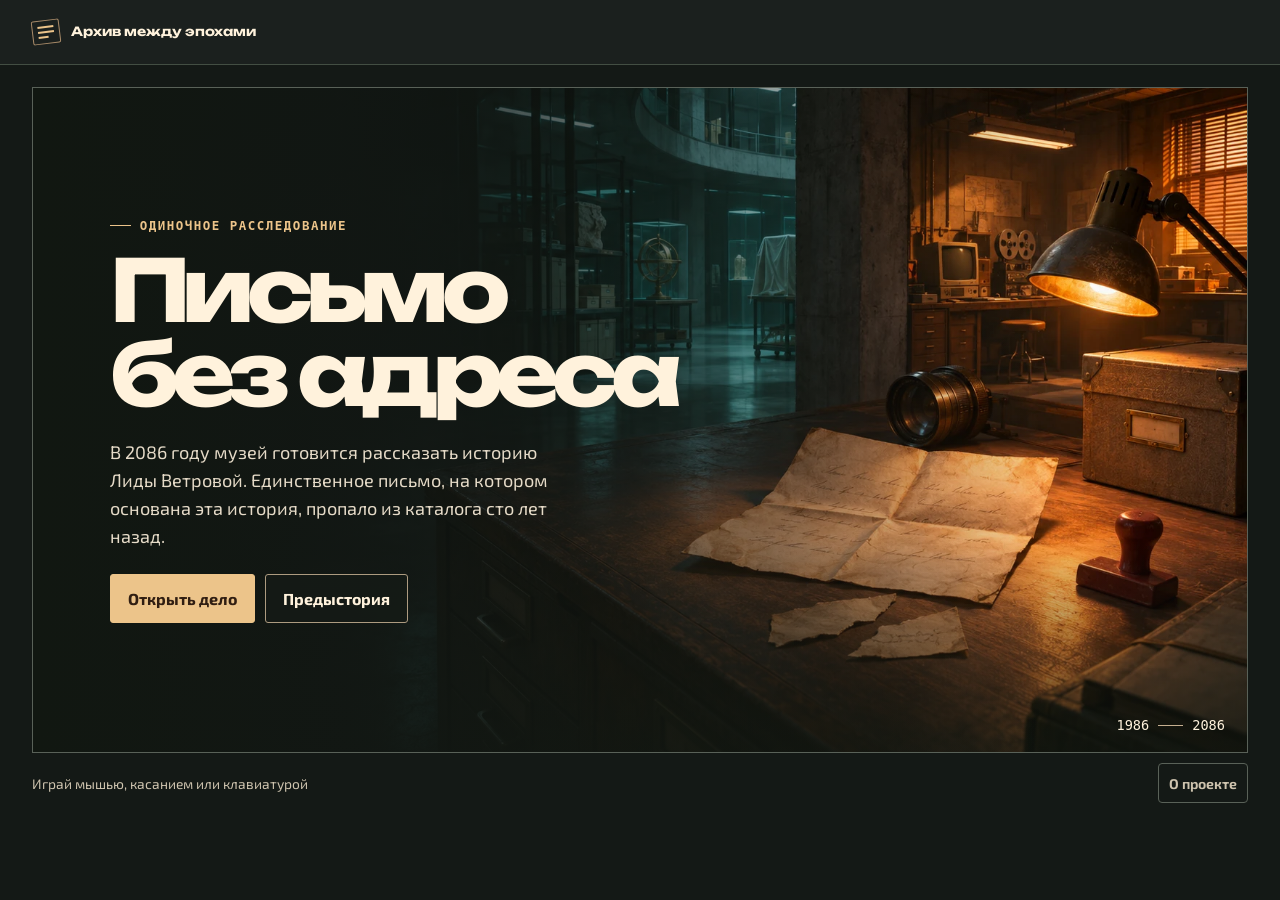
==== commit d486860b: "Add immersive play and interactive era comparisons" ====
--- a/index.html
+++ b/index.html
@@ -5,20 +5,15 @@
   <meta name="viewport" content="width=device-width, initial-scale=1">
   <meta name="description" content="Одиночное расследование в двух эпохах. Восстанови письмо, проверь музейную сводку и реши, что попадёт на выставку.">
   <meta name="theme-color" content="#1b201e">
-  <link rel="stylesheet" href="style.css?v=3">
+  <link rel="stylesheet" href="style.css?v=4">
   <title>Архив между эпохами</title>
-  <script src="game.js?v=3" defer></script>
-  <script src="menu.js" defer></script>
+  <script src="game.js?v=4" defer></script>
+  <script src="menu.js?v=4" defer></script>
 </head>
 <body data-era="past" data-room="lab" data-view="menu">
   <header class="topbar">
     <div class="shell topbar-inner">
       <div class="brand"><span class="seal" aria-hidden="true"><i></i><i></i><i></i></span><span>Архив между эпохами</span></div>
-      <div class="topbar-actions">
-        <button class="quiet" id="back-menu" type="button" hidden>В меню</button>
-        <button class="quiet" id="help" type="button" hidden>Как играть</button>
-        <button class="quiet fullscreen" id="fullscreen" type="button" aria-pressed="false"><span class="fullscreen-icon" aria-hidden="true"></span><span id="fullscreen-label">На весь экран</span></button>
-      </div>
     </div>
   </header>
 
@@ -49,7 +44,12 @@
         <p class="eyebrow case-tag" id="case-number">Дело № 17</p>
         <h1 id="case-title" tabindex="-1">Письмо без адреса</h1>
       </div>
-      <div class="progress">
+      <div class="game-controls">
+        <div class="topbar-actions" role="group" aria-label="Управление игрой">
+          <button class="quiet" id="back-menu" type="button">В меню</button>
+          <button class="quiet" id="help" type="button">Как играть</button>
+          <button class="quiet fullscreen" id="fullscreen" type="button" aria-pressed="false"><span class="fullscreen-icon" aria-hidden="true"></span><span id="fullscreen-label">Игра на весь экран</span></button>
+        </div>
         <ol class="steps" id="steps" aria-label="Ход расследования"></ol>
       </div>
     </section>
@@ -58,16 +58,32 @@
       <section class="game" aria-label="Архив">
         <div class="room-bar">
           <nav id="room-nav" class="room-nav" aria-label="Локации"></nav>
-          <div class="eras" role="group" aria-label="Выбор эпохи">
-            <button type="button" data-era-control="past" aria-pressed="true" aria-keyshortcuts="1">1986 <span>прошлое</span></button>
-            <button type="button" data-era-control="future" aria-pressed="false" aria-keyshortcuts="2">2086 <span>будущее</span></button>
+          <div class="time-controls">
+            <div class="eras" role="group" aria-label="Выбор эпохи">
+              <button type="button" data-era-control="past" aria-pressed="true" aria-keyshortcuts="1">1986 <span>прошлое</span></button>
+              <button type="button" data-era-control="future" aria-pressed="false" aria-keyshortcuts="2">2086 <span>будущее</span></button>
+            </div>
+            <button class="quiet compare-toggle" id="compare" type="button" aria-pressed="false" aria-controls="compare-controls"><span aria-hidden="true">◫</span> Сравнить эпохи</button>
           </div>
         </div>
-        <div class="scene">
+        <div class="scene" id="scene">
           <img src="assets/1986.webp" id="scene-image-past" alt="" width="1536" height="512" class="past-room" draggable="false">
           <img src="assets/2086.webp" id="scene-image-future" alt="" width="1536" height="512" class="future-room" draggable="false">
           <div class="scene-caption"><span class="lamp" aria-hidden="true"></span><span id="location">Лаборатория архива</span></div>
           <div class="hotspots" id="hotspots" aria-label="Предметы в комнате"></div>
+          <div class="compare-surface" id="compare-surface" aria-hidden="true" hidden>
+            <div class="compare-split"><span>‹ ›</span></div>
+          </div>
+          <div class="scene-transit" id="scene-transit" aria-hidden="true"><span></span></div>
+        </div>
+        <div class="compare-controls" id="compare-controls" hidden>
+          <div class="compare-range">
+            <span aria-hidden="true">1986</span>
+            <input id="compare-range" type="range" min="0" max="100" value="50" aria-label="Граница между прошлым и будущим" aria-describedby="compare-note">
+            <span aria-hidden="true">2086</span>
+          </div>
+          <p id="compare-note" role="status">Проведи границу в обе стороны, чтобы сверить два снимка.</p>
+          <button class="quiet" id="compare-evidence" type="button" hidden>Зафиксировать наблюдение</button>
         </div>
         <div class="room-bench" id="room-bench" aria-label="Механизмы"></div>
         <section class="inventory" aria-labelledby="inventory-title">
@@ -99,15 +115,17 @@
       </aside>
     </div>
     <footer class="footer"><span id="save-status">Прогресс сохраняется в этом браузере</span><button class="text-btn" id="credits" type="button">Об игре</button></footer>
+    <p class="sr-only" id="view-status" role="status"></p>
   </main>
 
-  <dialog id="overlay" aria-labelledby="dialog-title">
+  <div id="overlay-home">
+    <dialog id="overlay" aria-labelledby="dialog-title">
     <div class="dialog-head">
       <div><p class="eyebrow" id="dialog-kicker"></p><h2 id="dialog-title"></h2></div>
       <form method="dialog"><button class="close" type="submit" aria-label="Закрыть">×</button></form>
     </div>
     <div id="dialog-body" class="dialog-body"></div>
-  </dialog>
-  <p class="sr-only" id="view-status" role="status"></p>
+    </dialog>
+  </div>
 </body>
 </html>
--- a/style.css
+++ b/style.css
@@ -12,13 +12,13 @@
   font-display: swap;
 }
 :root {
-  color-scheme: light;
-  --ink: #251e18;
-  --muted: #625548;
-  --paper: #f3ebdc;
-  --card: #fff9ed;
-  --line: #cabbab;
-  --stamp: #8b3428;
+  color-scheme: dark;
+  --ink: #e4efdf;
+  --muted: #a7bbab;
+  --paper: #141c17;
+  --card: #1d2a21;
+  --line: #3a5241;
+  --stamp: #9dd8ad;
   --soot: #1b201e;
   --stage: #232b27;
   --stage-line: #525d53;
@@ -35,12 +35,19 @@
 body[data-era="future"] { --era: #99eee0; }
 body[data-view="menu"] { background: #141916; color: var(--cream); }
 button { cursor: pointer; color: inherit; font: inherit; -webkit-tap-highlight-color: transparent; }
-button:focus-visible { outline: 3px solid #b24b32; outline-offset: 3px; }
+button:focus-visible, input:focus-visible { outline: 2px solid var(--gold); outline-offset: 3px; }
 button:disabled { cursor: default; opacity: .52; }
 h1, h2, h3, p { margin: 0; }
 .sr-only { position: absolute; width: 1px; height: 1px; padding: 0; overflow: hidden; clip-path: inset(50%); white-space: nowrap; }
 .shell { width: min(100% - 64px, 1480px); margin-inline: auto; }
-:root:fullscreen .shell, body.focus-mode .shell { width: min(100% - 32px, 1800px); }
+.game-screen:is(:fullscreen, .focus-mode) {
+  max-width: none; width: 100%; height: 100%; margin: 0;
+  overflow: auto; overscroll-behavior: contain; padding: 0 clamp(10px, 2.6vw, 48px);
+  background: var(--paper);
+}
+.game-screen.focus-mode { position: fixed; inset: 0; z-index: 12; }
+body:has(.game-screen.focus-mode) { overflow: hidden; }
+.game-screen:is(:fullscreen, .focus-mode) .case-heading { position: sticky; top: 0; z-index: 5; background: var(--paper); }
 
 .topbar { background: var(--soot); color: var(--cream); border-bottom: 1px solid #434e43; }
 .topbar-inner { min-height: 64px; display: flex; align-items: center; justify-content: space-between; gap: 10px; }
@@ -51,8 +58,8 @@
 .topbar-actions { display: flex; gap: 6px; }
 .quiet, .text-btn { min-height: 40px; padding: 5px 10px; border: 1px solid var(--line); border-radius: 4px; background: transparent; font-size: .88rem; font-weight: 670; }
 .quiet:hover, .text-btn:hover { border-color: currentColor; }
-.topbar .quiet { color: var(--cream); border-color: #596158; white-space: nowrap; }
-.topbar .quiet:hover { border-color: var(--gold); color: var(--gold); }
+.topbar-actions .quiet { color: var(--ink); border-color: var(--line); white-space: nowrap; }
+.topbar-actions .quiet:hover { border-color: var(--gold); color: var(--gold); }
 .fullscreen { display: inline-flex; align-items: center; justify-content: center; gap: 8px; }
 .fullscreen-icon {
   width: 15px; height: 15px; flex: none;
@@ -79,6 +86,7 @@
               linear-gradient(0deg,#111711bf,transparent 32%);
 }
 .cover-content { z-index: 1; max-width: 610px; }
+.menu-screen:not([hidden]) .cover-content { animation: assemble .46s ease-out both; }
 .menu-kicker { display: flex; align-items: center; gap: 9px; color: var(--gold); font: 630 .78rem/1.4 var(--mono); text-transform: uppercase; letter-spacing: .12em; }
 .menu-kicker span { width: 21px; height: 1px; background: currentColor; }
 .cover-content h1 {
@@ -104,21 +112,26 @@
 .browser-note { padding: 10px; }
 
 .case-heading { display: flex; align-items: end; justify-content: space-between; gap: 17px; flex-wrap: wrap; padding: 19px 0 14px; border-bottom: 1px solid var(--line); margin-bottom: 14px; }
+.game-controls { display: grid; justify-items: end; gap: 7px; }
 .case-heading h1 { font: 720 clamp(1.35rem, 3.2vw, 2.28rem)/1.13 var(--display); letter-spacing: -.06em; margin-top: 5px; }
 .eyebrow { color: var(--stamp); font: 700 .76rem/1.4 var(--mono); letter-spacing: .075em; text-transform: uppercase; }
 .steps { display: flex; list-style: none; flex-wrap: wrap; align-items: center; gap: 3px 5px; padding: 0; margin: 0; }
 .steps li { display: flex; align-items: center; gap: 4px; padding: 5px; font-size: .82rem; color: var(--muted); white-space: nowrap; }
-.steps li[aria-current] { background: #e6d6be; color: #5c231c; border-radius: 3px; font-weight: 700; }
-.steps li.complete { color: #3e592e; }
-.step-number { display: grid; place-items: center; width: 19px; height: 19px; flex: none; border: 1px solid #bcb09e; font: .7rem var(--mono); background: var(--card); }
+.steps li[aria-current] { background: #2c4533; color: #d5f0cf; border-radius: 3px; font-weight: 700; }
+.steps li.complete { color: #b8dba9; }
+.step-number { display: grid; place-items: center; width: 19px; height: 19px; flex: none; border: 1px solid #526d54; font: .7rem var(--mono); background: var(--card); }
 
 .game-layout { display: grid; grid-template-columns: minmax(0,1fr) minmax(228px,280px); align-items: start; gap: 14px; }
 .game { min-width: 0; overflow: hidden; color: var(--cream); background: var(--stage); border: 1px solid #39453c; box-shadow: 0 9px 20px #362c2221; }
 .room-bar { display: flex; flex-wrap: wrap; align-items: center; justify-content: space-between; gap: 6px 8px; padding: 8px 9px; background: var(--soot); }
-.room-nav, .eras { display: flex; flex-wrap: wrap; align-items: center; gap: 4px; }
+.room-nav, .eras, .time-controls { display: flex; flex-wrap: wrap; align-items: center; gap: 4px; }
+.time-controls { gap: 8px; }
+.compare-toggle { min-height: 36px; color: #c9e7c5; border-color: #56735d; }
+.compare-toggle span { color: var(--gold); margin-right: 4px; }
+.compare-toggle[aria-pressed="true"] { background: #314834; border-color: #a3cea9; }
 .room-nav button, .eras button { min-height: 36px; border: 1px solid transparent; border-radius: 3px; padding: 5px 9px; background: transparent; color: #e1d8c6; font-weight: 640; font-size: .87rem; }
 .room-nav button:hover, .eras button:hover { border-color: #777367; }
-.room-nav button[aria-pressed="true"] { border-color: #d4c3a6; background: #eee0c8; color: #2b241c; }
+.room-nav button[aria-pressed="true"] { border-color: #8eae91; background: #344b39; color: #e3f2de; }
 .eras { border: 1px solid #666d61; border-radius: 4px; padding: 2px; }
 .eras button { min-height: 31px; font: 630 .83rem var(--mono); }
 .eras button span { font: 550 .79rem "Exo 2", sans-serif; }
@@ -127,6 +140,21 @@
 .scene img { grid-area: 1 / 1; display: block; width: 100%; height: auto; aspect-ratio: 3; object-fit: cover; transition: opacity .22s; user-select: none; pointer-events: none; }
 .future-room, body[data-era="future"] .past-room { opacity: 0; }
 body[data-era="future"] .future-room { opacity: 1; }
+.scene-transit {
+  position: absolute; inset: 0; z-index: 4; opacity: 0; display: grid; place-items: center; pointer-events: none;
+  background: radial-gradient(ellipse at center,#15221ccc,transparent 75%), linear-gradient(90deg,#163329b0,#83c7a82e,#163329b0);
+}
+.scene-transit span { color: var(--era); letter-spacing: .22em; font: 720 clamp(1.8rem,7vw,5rem) var(--display); text-shadow: 0 0 30px #000a; }
+.scene.is-comparing .past-room, .scene.is-comparing .future-room { opacity: 1; transition: none; }
+.scene.is-comparing .future-room { clip-path: inset(0 0 0 var(--split,50%)); }
+.compare-surface { position: absolute; inset: 0; z-index: 3; touch-action: pan-y; cursor: ew-resize; }
+.compare-split { position: absolute; z-index: 3; left: var(--split,50%); top: 0; bottom: 0; width: 2px; background: #e3f4d8; box-shadow: 0 0 15px #b8f2b9; pointer-events: none; }
+.compare-split span { position: absolute; top: 53%; left: 50%; transform: translate(-50%,-50%); display: grid; place-items: center; width: 41px; height: 41px; border-radius: 50%; border: 1px solid #b8dbae; background: #15251bf2; color: #d9ecd1; font: 700 1rem var(--mono); }
+.compare-controls { display: flex; flex-wrap: wrap; align-items: center; gap: 7px 12px; padding: 10px 12px; border-bottom: 1px solid var(--line); background: #1b2a20; }
+.compare-range { display: flex; align-items: center; flex: 1 1 220px; gap: 8px; color: #bcd6b5; font: .82rem var(--mono); }
+.compare-range input { min-width: 0; width: 100%; height: 32px; margin: 0; accent-color: #afd4a4; cursor: ew-resize; }
+#compare-note { flex: 1 1 210px; font-size: .88rem; color: #c6d9bf; }
+.game:has(.scene.is-comparing) .room-bench { display: none; }
 .scene-caption {
   position: absolute; z-index: 2; top: 10px; left: 10px; display: flex; align-items: center; gap: 7px;
   background: #1b221ce8; color: #fff4df; border-left: 2px solid var(--era);
@@ -171,83 +199,102 @@
 .inventory-items { display: flex; flex-wrap: wrap; gap: 6px; }
 .inventory-item, .drag-ghost {
   max-width: 185px; min-height: 52px; display: flex; align-items: center; gap: 7px;
-  padding: 5px 8px; text-align: left; border: 1px solid #bfb092; border-radius: 3px;
-  color: #2b211a; background: #efe1c8; box-shadow: 0 2px 4px #090e0b47;
+  padding: 5px 8px; text-align: left; border: 1px solid #7b9e7c; border-radius: 3px;
+  color: #1d2b22; background: #d2e3c8; box-shadow: 0 2px 4px #090e0b47;
 }
 .inventory-item { cursor: grab; touch-action: none; user-select: none; }
 .inventory-item > * { pointer-events: none; }
-.inventory-item:hover, .inventory-item[aria-pressed="true"] { background: #ffdb9f; border-color: var(--gold); }
-.inventory-item[aria-pressed="true"] { box-shadow: 0 0 0 2px #ae5b39; }
-.item-icon { flex: none; display: grid; place-items: center; min-width: 29px; height: 30px; background: #d7c5a5; color: #71372c; border: 1px solid #a89471; font: 1.08rem var(--mono); }
+.inventory-item:hover, .inventory-item[aria-pressed="true"] { background: #e2efc7; border-color: var(--gold); }
+.inventory-item[aria-pressed="true"] { box-shadow: 0 0 0 2px #8cb88b; }
+.item-icon { flex: none; display: grid; place-items: center; min-width: 29px; height: 30px; background: #b8ceae; color: #314834; border: 1px solid #839e7c; font: 1.08rem var(--mono); }
 .item-name { font-size: .87rem; font-weight: 670; }
 .inventory-status { color: #ffdfad; margin-top: 6px; font-size: .87rem; }
 .inventory-status:empty { display: none; }
 body.dragging-item, body.dragging-item * { cursor: grabbing; user-select: none; }
 .drag-ghost { position: fixed; z-index: 10; pointer-events: none; transform: translate(-50%,-50%) rotate(-3deg); border-color: #f3bd71; box-shadow: 0 11px 30px #000b; }
+.new-item, .new-clue { animation: assemble .35s ease-out both; }
+.restoration-bench { position: relative; background: #131c18; }
+.restoration-bench.light-on { background: radial-gradient(ellipse at center,#47765666 0%,#203226 55%,#131c18 100%); }
+.restoration-bench .bench-target { display: grid; grid-template-columns: auto minmax(0,1fr); column-gap: 7px; }
+.machine-piece { grid-row: span 2; align-self: center; display: grid; place-items: center; width: 29px; height: 30px; border: 1px dashed #719074; color: #b7cfad; }
+.bench-target[data-filled="true"] { opacity: .86; }
+.bench-target[data-filled="true"] .machine-piece { border: 1px solid #bce6b5; background: #668868; color: #f0f7e9; animation: settle .34s ease-out both; }
 
 .sidebar { display: grid; align-items: start; gap: 12px; min-width: 0; }
 .mission, .journal { background: var(--card); border: 1px solid var(--line); }
 .mission { padding: 12px; border-top: 3px solid var(--stamp); }
 .mission #mission { margin-top: 5px; line-height: 1.46; }
 .hint { margin-top: 9px; min-height: 34px; color: var(--stamp); }
-.journal-header { display: flex; align-items: center; gap: 6px; padding: 9px; border-bottom: 1px solid var(--line); color: #2d2118; }
+.journal-header { display: flex; align-items: center; gap: 6px; padding: 9px; border-bottom: 1px solid var(--line); color: var(--ink); }
 .journal-icon { color: var(--stamp); }
-.count { margin-left: auto; padding: 2px 6px; background: #e7dbca; color: #6a362b; font: .79rem var(--mono); }
+.count { margin-left: auto; padding: 2px 6px; background: #2d4334; color: #c3e3b8; font: .79rem var(--mono); }
 .empty { margin: 10px; line-height: 1.48; color: var(--muted); font-size: .92rem; }
 .clues { display: grid; gap: 1px; padding: 0; margin: 0; max-height: 390px; overflow-y: auto; list-style: none; }
 .clues:empty { display: none; }
 .clue {
   display: flex; justify-content: space-between; align-items: center; gap: 6px;
-  min-height: 41px; width: 100%; padding: 5px 9px; text-align: left; border: 0; border-bottom: 1px dashed #d5c8b5;
+  min-height: 41px; width: 100%; padding: 5px 9px; text-align: left; border: 0; border-bottom: 1px dashed #455e49;
   background: transparent; color: var(--ink); font-size: .9rem;
 }
-.clue:hover { background: #f1e3ce; }
+.clue:hover { background: #2d4335; }
 .clue-year { color: var(--stamp); flex: none; font: .72rem var(--mono); }
 .footer { color: var(--muted); }
 
 dialog {
   width: min(640px, calc(100% - 25px)); max-height: calc(100dvh - 28px); padding: 0;
-  color: var(--ink); background: var(--card); border: 1px solid #b5a48e; border-radius: 4px;
+  color: var(--ink); background: var(--card); border: 1px solid #57705a; border-radius: 4px;
   box-shadow: 0 24px 100px #0009;
 }
-dialog::backdrop { background: #151b16bb; backdrop-filter: blur(4px); }
-.dialog-head { display: flex; justify-content: space-between; align-items: flex-start; gap: 10px; padding: 17px 19px; background: #eadbc1; border-bottom: 1px solid var(--line); }
+dialog[open] { animation: assemble .22s ease-out both; }
+dialog::backdrop { background: #121b15d1; backdrop-filter: blur(4px); }
+.dialog-head { display: flex; justify-content: space-between; align-items: flex-start; gap: 10px; padding: 17px 19px; background: #273a2d; border-bottom: 1px solid var(--line); }
 .dialog-head h2 { margin-top: 6px; font: 700 clamp(1.16rem, 4vw, 1.65rem)/1.23 var(--display); letter-spacing: -.055em; }
-.close { display: grid; place-items: center; width: 40px; height: 40px; border: 1px solid #b6a68d; border-radius: 3px; background: var(--card); color: var(--ink); font-size: 1.5rem; }
+.close { display: grid; place-items: center; width: 40px; height: 40px; border: 1px solid #627b62; border-radius: 3px; background: var(--card); color: var(--ink); font-size: 1.5rem; }
 .close:hover { color: var(--stamp); border-color: var(--stamp); }
 .dialog-body { display: grid; gap: 13px; padding: 17px 19px 21px; line-height: 1.55; }
 .dialog-body .aside { color: var(--muted); }
-.document { padding: 11px 13px; margin: 0; background: #f2e4cb; border-left: 3px solid var(--stamp); white-space: pre-line; }
+.document { padding: 11px 13px; margin: 0; background: #253c2e; border-left: 3px solid var(--stamp); white-space: pre-line; }
 .prologue-notes { display: grid; gap: 12px; }
-.prologue-note { border-left: 2px solid #b3a58d; padding-left: 10px; }
+.prologue-note { border-left: 2px solid #5a7a5e; padding-left: 10px; }
 .prologue-note p { margin-top: 3px; }
 .choices { display: grid; gap: 6px; }
-.choice, .primary { min-height: 43px; padding: 8px 12px; border: 1px solid var(--line); border-radius: 3px; text-align: left; background: #f0e4cf; }
+.choice, .primary { min-height: 43px; padding: 8px 12px; border: 1px solid var(--line); border-radius: 3px; text-align: left; background: #293e30; }
 .choice:not(:disabled):hover { border-color: var(--stamp); color: var(--stamp); }
-.primary { justify-self: start; color: #fff7e8; background: var(--stamp); border-color: var(--stamp); font-weight: 700; }
-.primary:hover { background: #a44736; }
+.primary { justify-self: start; color: #13241a; background: var(--stamp); border-color: var(--stamp); font-weight: 700; }
+.primary:hover { background: #c2e5b5; }
 .feedback, .sample-tag { color: var(--stamp); }
 .feedback:empty { display: none; }
 .evidence { display: grid; gap: 6px; margin: 0; padding: 0; list-style: none; }
-.evidence li { background: #f0e4cf; border-left: 2px solid #b5a58a; padding: 6px 8px; }
+.evidence li { background: #293e30; border-left: 2px solid #5e8262; padding: 6px 8px; }
+.sample-summary { display: flex; justify-content: space-between; gap: 8px; font-size: .82rem; color: #bdcead; }
+.sample-meter { height: 4px; margin: 4px 0 1px; background: #172a21; overflow: hidden; }
+.sample-meter span { display: block; height: 100%; background: #9dd8ad; transform-origin: left; animation: grow .42s ease-out both; }
+.display-exhibit { display: grid; grid-template-columns: repeat(auto-fit,minmax(min(210px,100%),1fr)); gap: 7px; }
+.exhibit-card { display: grid; gap: 5px; padding: 10px; background: #283d2e; border: 1px solid #527756; animation: assemble .35s ease-out both; }
+.exhibit-draft { border-style: dashed; animation-delay: .09s; }
+
+@keyframes assemble { from { opacity: 0; transform: translateY(7px); } to { opacity: 1; transform: translateY(0); } }
+@keyframes settle { from { opacity: .55; transform: scale(.84); } to { opacity: 1; transform: scale(1); } }
+@keyframes grow { from { transform: scaleX(0); } to { transform: scaleX(1); } }
 
 @media (max-width: 1080px) {
   .shell { width: calc(100% - 40px); }
   .eras button span { display: none; }
 }
 @media (max-width: 820px) {
-  .shell, :root:fullscreen .shell, body.focus-mode .shell { width: calc(100% - 24px); }
+  .shell { width: calc(100% - 24px); }
   .game-layout { grid-template-columns: minmax(0,1fr); }
   .sidebar { grid-template-columns: 1fr 1fr; }
   .case-heading { gap: 9px; }
+  .game-controls { justify-items: start; }
 }
 @media (max-width: 560px) {
-  .shell, :root:fullscreen .shell, body.focus-mode .shell { width: calc(100% - 20px); }
+  .shell { width: calc(100% - 20px); }
   .topbar-inner { min-height: 54px; }
   .topbar-actions { gap: 4px; }
   .brand { gap: 6px; font-size: .6rem; }
   .seal { width: 20px; padding: 3px; }
-  .topbar .quiet { min-height: 39px; padding-inline: 6px; font-size: .76rem; }
+  .topbar-actions .quiet { min-height: 39px; padding-inline: 6px; font-size: .76rem; }
   .fullscreen { gap: 4px; }
   #fullscreen-label { max-width: 66px; white-space: normal; text-align: left; line-height: 1.1; }
   .menu-screen { padding-top: 10px; }
@@ -280,5 +327,5 @@
   .clues { grid-template-columns: repeat(auto-fit,minmax(min(145px,100%),1fr)); max-height: none; }
 }
 @media (prefers-reduced-motion: reduce) {
-  *, *::before, *::after { transition: none !important; }
-}
+  *, *::before, *::after { animation: none !important; transition: none !important; }
+}
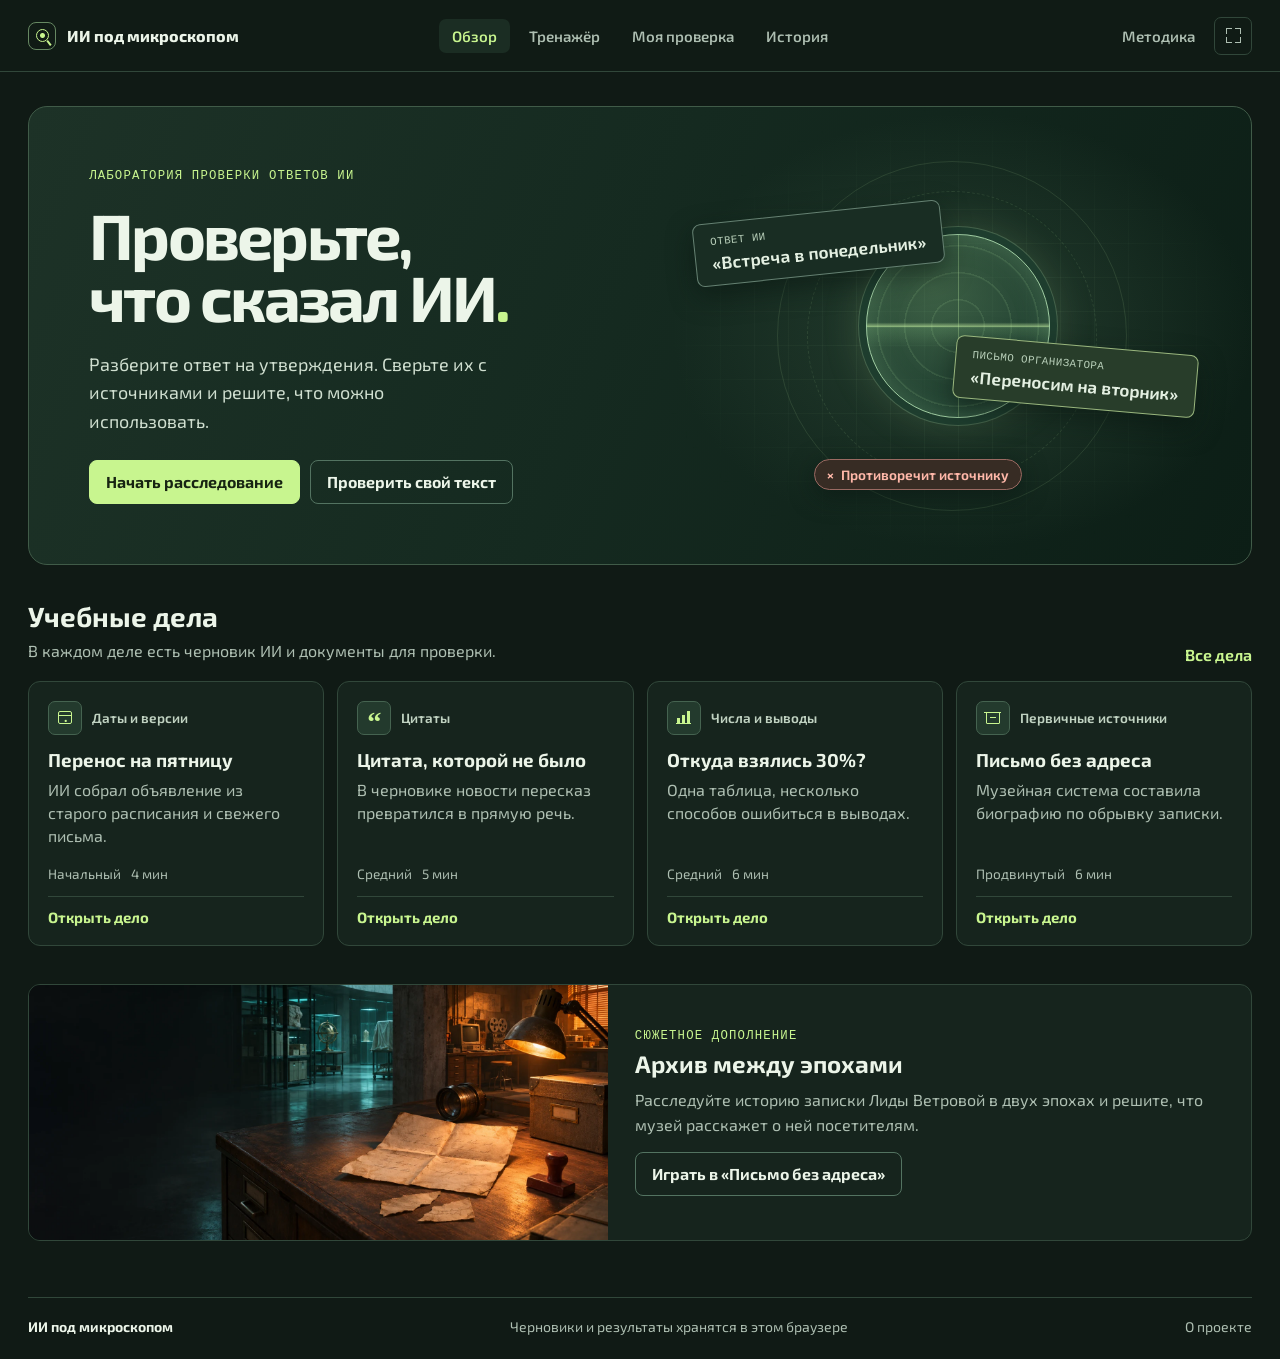
==== commit dd1dc743: "Launch AI Microscope fact-checking lab" ====
--- a/index.html
+++ b/index.html
@@ -3,129 +3,38 @@
 <head>
   <meta charset="utf-8">
   <meta name="viewport" content="width=device-width, initial-scale=1">
-  <meta name="description" content="Одиночное расследование в двух эпохах. Восстанови письмо, проверь музейную сводку и реши, что попадёт на выставку.">
-  <meta name="theme-color" content="#1b201e">
-  <link rel="stylesheet" href="style.css?v=4">
-  <title>Архив между эпохами</title>
-  <script src="game.js?v=4" defer></script>
-  <script src="menu.js?v=4" defer></script>
+  <meta name="description" content="Интерактивная лаборатория проверки ответов ИИ. Сверяйте утверждения с источниками и сохраняйте собственные отчёты.">
+  <meta name="theme-color" content="#101a15">
+  <meta property="og:title" content="ИИ под микроскопом">
+  <meta property="og:description" content="Интерактивная лаборатория проверки ответов ИИ.">
+  <link rel="icon" href="data:,">
+  <title>ИИ под микроскопом</title>
+  <link rel="stylesheet" href="microscope.css?v=1">
+  <script src="cases.js?v=1" defer></script>
+  <script src="microscope.js?v=1" defer></script>
 </head>
-<body data-era="past" data-room="lab" data-view="menu">
-  <header class="topbar">
-    <div class="shell topbar-inner">
-      <div class="brand"><span class="seal" aria-hidden="true"><i></i><i></i><i></i></span><span>Архив между эпохами</span></div>
+<body>
+  <a class="skip" href="#content">К содержанию</a>
+  <header class="top">
+    <a class="brand" href="#home" aria-label="ИИ под микроскопом, обзор"><span class="brand-mark" aria-hidden="true"></span>ИИ под микроскопом</a>
+    <nav aria-label="Разделы приложения">
+      <a data-nav="home" href="#home">Обзор</a>
+      <a data-nav="practice" href="#practice">Тренажёр</a>
+      <a data-nav="own" href="#own">Моя проверка</a>
+      <a data-nav="history" href="#history">История</a>
+    </nav>
+    <div class="top-tools">
+      <a class="top-help" data-nav="guide" href="#guide">Методика</a>
+      <button class="icon-btn" id="app-fullscreen" type="button" aria-label="Развернуть приложение на весь экран" title="На весь экран" hidden><span class="fullscreen-mark" aria-hidden="true"></span></button>
     </div>
   </header>
-
-  <main class="shell menu-screen" id="main-menu" aria-labelledby="menu-title">
-    <section class="cover-art">
-      <div class="cover-content">
-        <p class="menu-kicker"><span></span> Одиночное расследование</p>
-        <h1 id="menu-title" tabindex="-1">Письмо<br>без адреса</h1>
-        <p class="cover-intro">В 2086 году музей готовится рассказать историю Лиды Ветровой. Единственное письмо, на котором основана эта история, пропало из каталога сто лет назад.</p>
-        <div class="menu-actions">
-          <button type="button" class="hero-button" id="start-game">Открыть дело</button>
-          <button type="button" class="cover-button" id="read-prologue">Предыстория</button>
-        </div>
-        <p class="menu-progress" id="menu-progress" hidden></p>
-      </div>
-      <p class="cover-eras"><span>1986</span><i></i><span>2086</span></p>
-    </section>
-    <footer class="menu-footer">
-      <span>Играй мышью, касанием или клавиатурой</span>
-      <button class="text-btn" id="menu-credits" type="button">О проекте</button>
-    </footer>
-    <noscript><p class="browser-note">Чтобы играть, включи JavaScript в браузере.</p></noscript>
-  </main>
-
-  <main class="shell game-screen" id="game-view" hidden>
-    <section class="case-heading" aria-labelledby="case-title">
-      <div>
-        <p class="eyebrow case-tag" id="case-number">Дело № 17</p>
-        <h1 id="case-title" tabindex="-1">Письмо без адреса</h1>
-      </div>
-      <div class="game-controls">
-        <div class="topbar-actions" role="group" aria-label="Управление игрой">
-          <button class="quiet" id="back-menu" type="button">В меню</button>
-          <button class="quiet" id="help" type="button">Как играть</button>
-          <button class="quiet fullscreen" id="fullscreen" type="button" aria-pressed="false"><span class="fullscreen-icon" aria-hidden="true"></span><span id="fullscreen-label">Игра на весь экран</span></button>
-        </div>
-        <ol class="steps" id="steps" aria-label="Ход расследования"></ol>
-      </div>
-    </section>
-
-    <div class="game-layout">
-      <section class="game" aria-label="Архив">
-        <div class="room-bar">
-          <nav id="room-nav" class="room-nav" aria-label="Локации"></nav>
-          <div class="time-controls">
-            <div class="eras" role="group" aria-label="Выбор эпохи">
-              <button type="button" data-era-control="past" aria-pressed="true" aria-keyshortcuts="1">1986 <span>прошлое</span></button>
-              <button type="button" data-era-control="future" aria-pressed="false" aria-keyshortcuts="2">2086 <span>будущее</span></button>
-            </div>
-            <button class="quiet compare-toggle" id="compare" type="button" aria-pressed="false" aria-controls="compare-controls"><span aria-hidden="true">◫</span> Сравнить эпохи</button>
-          </div>
-        </div>
-        <div class="scene" id="scene">
-          <img src="assets/1986.webp" id="scene-image-past" alt="" width="1536" height="512" class="past-room" draggable="false">
-          <img src="assets/2086.webp" id="scene-image-future" alt="" width="1536" height="512" class="future-room" draggable="false">
-          <div class="scene-caption"><span class="lamp" aria-hidden="true"></span><span id="location">Лаборатория архива</span></div>
-          <div class="hotspots" id="hotspots" aria-label="Предметы в комнате"></div>
-          <div class="compare-surface" id="compare-surface" aria-hidden="true" hidden>
-            <div class="compare-split"><span>‹ ›</span></div>
-          </div>
-          <div class="scene-transit" id="scene-transit" aria-hidden="true"><span></span></div>
-        </div>
-        <div class="compare-controls" id="compare-controls" hidden>
-          <div class="compare-range">
-            <span aria-hidden="true">1986</span>
-            <input id="compare-range" type="range" min="0" max="100" value="50" aria-label="Граница между прошлым и будущим" aria-describedby="compare-note">
-            <span aria-hidden="true">2086</span>
-          </div>
-          <p id="compare-note" role="status">Проведи границу в обе стороны, чтобы сверить два снимка.</p>
-          <button class="quiet" id="compare-evidence" type="button" hidden>Зафиксировать наблюдение</button>
-        </div>
-        <div class="room-bench" id="room-bench" aria-label="Механизмы"></div>
-        <section class="inventory" aria-labelledby="inventory-title">
-          <div class="inventory-head">
-            <h2 id="inventory-title"><span aria-hidden="true">▧</span> Инвентарь</h2>
-            <span class="inventory-caption">Перетащи предмет или выбери, куда его применить</span>
-          </div>
-          <div class="inventory-items" id="inventory-items"></div>
-          <p class="inventory-empty" id="inventory-empty">Осматривай предметы в комнате, чтобы пополнить инвентарь.</p>
-          <p class="inventory-status" id="inventory-status" role="status"></p>
-        </section>
-      </section>
-
-      <aside class="sidebar">
-        <section class="mission" aria-labelledby="mission-label">
-          <p class="eyebrow" id="mission-label">Текущая задача</p>
-          <p id="mission" aria-live="polite"></p>
-          <button class="quiet hint" id="hint" type="button"><span aria-hidden="true">✦</span> Подсказка</button>
-        </section>
-        <section class="journal" aria-labelledby="journal-title">
-          <div class="journal-header">
-            <span class="journal-icon" aria-hidden="true">▤</span>
-            <h2 id="journal-title">Журнал находок</h2>
-            <span id="clue-count" class="count">0</span>
-          </div>
-          <ul class="clues" id="clues"></ul>
-          <p class="empty" id="empty">Осмотренные документы можно перечитать здесь в любой эпохе.</p>
-        </section>
-      </aside>
-    </div>
-    <footer class="footer"><span id="save-status">Прогресс сохраняется в этом браузере</span><button class="text-btn" id="credits" type="button">Об игре</button></footer>
-    <p class="sr-only" id="view-status" role="status"></p>
-  </main>
-
-  <div id="overlay-home">
-    <dialog id="overlay" aria-labelledby="dialog-title">
-    <div class="dialog-head">
-      <div><p class="eyebrow" id="dialog-kicker"></p><h2 id="dialog-title"></h2></div>
-      <form method="dialog"><button class="close" type="submit" aria-label="Закрыть">×</button></form>
-    </div>
-    <div id="dialog-body" class="dialog-body"></div>
-    </dialog>
-  </div>
+  <main id="content" class="app" tabindex="-1"></main>
+  <footer class="footer">
+    <span>ИИ под микроскопом</span>
+    <span>Черновики и результаты хранятся в этом браузере</span>
+    <a href="#about">О проекте</a>
+  </footer>
+  <p class="sr-only" id="announcer" role="status"></p>
+  <noscript><p class="noscript">Для работы лаборатории включите JavaScript в браузере.</p></noscript>
 </body>
 </html>
--- a/microscope.css
+++ b/microscope.css
@@ -0,0 +1,345 @@
+@font-face {
+  font-family: Exo;
+  src: url("assets/fonts/exo-2.ttf") format("truetype");
+  font-style: normal;
+  font-weight: 100 900;
+  font-display: swap;
+}
+
+:root {
+  color-scheme: dark;
+  --base: #101a15;
+  --deep: #0c1511;
+  --surface: #16241d;
+  --raised: #1b2d23;
+  --line: #31473a;
+  --line-strong: #537361;
+  --white: #ecf5e9;
+  --muted: #aebfb2;
+  --accent: #c8f58f;
+  --ink: #172412;
+  --red: #ffb1a6;
+  --amber: #f5d392;
+  --mono: ui-monospace, Consolas, monospace;
+  font-family: Exo, system-ui, sans-serif;
+  background: var(--base);
+  color: var(--white);
+  font-size: 1rem;
+}
+
+*, *::before, *::after { box-sizing: border-box; }
+[hidden] { display: none !important; }
+body { margin: 0; min-block-size: 100vh; display: flex; flex-direction: column; }
+button, input, textarea { font: inherit; }
+button { cursor: pointer; }
+button:disabled { cursor: default; opacity: .55; }
+a { color: inherit; text-decoration: none; }
+button, a, input, textarea { -webkit-tap-highlight-color: transparent; }
+:focus-visible { outline: 2px solid var(--accent); outline-offset: 4px; }
+h1, h2, h3, p, blockquote { margin: 0; }
+h2, h3 { line-height: 1.2; }
+p { line-height: 1.58; }
+img { display: block; max-inline-size: 100%; }
+fieldset { border: 0; padding: 0; margin: 0; min-inline-size: 0; }
+legend { padding: 0; margin-bottom: 10px; font-weight: 650; }
+.sr-only, .skip:not(:focus) { position: absolute; inline-size: 1px; block-size: 1px; overflow: hidden; clip-path: inset(50%); white-space: nowrap; }
+.skip:focus { position: fixed; z-index: 8; top: 8px; left: 8px; padding: 12px 18px; background: var(--accent); color: var(--ink); }
+.noscript { padding: 32px; text-align: center; }
+
+.top {
+  display: grid;
+  grid-template-columns: 1fr auto 1fr;
+  align-items: center;
+  gap: 22px;
+  min-height: 72px;
+  padding-inline: max(28px, calc((100% - 1312px) / 2));
+  background: #101b15;
+  border-bottom: 1px solid var(--line);
+}
+.brand { display: inline-flex; align-items: center; gap: 11px; justify-self: start; font-weight: 760; white-space: nowrap; }
+.brand-mark { width: 28px; height: 28px; border: 1px solid #668862; position: relative; display: inline-grid; place-items: center; border-radius: 8px; }
+.brand-mark::before, .brand-mark::after { content: ""; position: absolute; }
+.brand-mark::before { width: 13px; height: 13px; background: radial-gradient(circle, var(--accent) 0 2px, transparent 3px); border: 1px solid var(--accent); border-radius: 50%; }
+.brand-mark::after { width: 2px; height: 6px; background: var(--accent); bottom: 3px; right: 5px; transform: rotate(-38deg); }
+.top nav, .top-tools { display: flex; align-items: center; gap: 6px; }
+.top nav a, .top-help { padding: 8px 13px; border-radius: 7px; color: var(--muted); white-space: nowrap; font-weight: 580; font-size: .94rem; }
+.top nav a:hover, .top-help:hover { background: var(--surface); color: var(--white); }
+.top nav a[aria-current], .top-help[aria-current] { background: var(--raised); color: var(--accent); }
+.top-tools { justify-self: end; }
+.icon-btn { width: 38px; height: 38px; display: inline-grid; place-items: center; border: 1px solid var(--line); border-radius: 7px; background: transparent; color: var(--white); }
+.icon-btn:hover { background: var(--raised); border-color: var(--line-strong); }
+.fullscreen-mark { width: 15px; height: 15px; background:
+  linear-gradient(var(--muted),var(--muted)) 0 0 / 6px 1px,
+  linear-gradient(var(--muted),var(--muted)) 0 0 / 1px 6px,
+  linear-gradient(var(--muted),var(--muted)) 100% 0 / 6px 1px,
+  linear-gradient(var(--muted),var(--muted)) 100% 0 / 1px 6px,
+  linear-gradient(var(--muted),var(--muted)) 0 100% / 6px 1px,
+  linear-gradient(var(--muted),var(--muted)) 0 100% / 1px 6px,
+  linear-gradient(var(--muted),var(--muted)) 100% 100% / 6px 1px,
+  linear-gradient(var(--muted),var(--muted)) 100% 100% / 1px 6px;
+  background-repeat: no-repeat;
+}
+.app, .footer { width: min(1312px, calc(100% - 56px)); margin-inline: auto; }
+.app { flex: 1; padding-block: 34px 56px; }
+.footer { display: flex; align-items: baseline; justify-content: space-between; gap: 16px; padding-block: 20px 24px; border-top: 1px solid var(--line); color: var(--muted); font-size: .875rem; }
+.footer span:first-child { font-weight: 700; color: var(--white); }
+.footer a:hover, .plain-link:hover, .crumb:hover { color: var(--white); text-decoration: underline; }
+
+.actions { display: flex; gap: 10px; align-items: center; flex-wrap: wrap; }
+.btn {
+  min-height: 44px;
+  display: inline-flex;
+  align-items: center;
+  justify-content: center;
+  padding: 9px 16px;
+  border-radius: 8px;
+  border: 1px solid transparent;
+  font-weight: 690;
+  transition: background-color .18s, border-color .18s, color .18s, translate .18s;
+}
+.btn:not(:disabled):active { translate: 0 1px; }
+.primary { background: var(--accent); border-color: var(--accent); color: var(--ink); }
+.primary:not(:disabled):hover { background: #dafbb5; border-color: #dafbb5; }
+.ghost { border-color: var(--line-strong); background: transparent; color: var(--white); }
+.ghost:not(:disabled):hover { border-color: #89a886; background: var(--raised); }
+.btn.small { min-height: 37px; font-size: .89rem; padding: 6px 12px; }
+.plain-link, .text-button, .crumb { color: var(--accent); }
+.text-button { background: none; border: 0; padding: 5px 1px; font-weight: 650; }
+.text-button:hover { text-decoration: underline; }
+.overline { color: var(--accent); font-family: var(--mono); font-size: .77rem; text-transform: uppercase; letter-spacing: .095em; }
+.muted { color: var(--muted); }
+
+.hero {
+  position: relative;
+  isolation: isolate;
+  display: grid;
+  grid-template-columns: 1.02fr .98fr;
+  min-height: 415px;
+  overflow: hidden;
+  border: 1px solid #405b48;
+  border-radius: 19px;
+  background: linear-gradient(112deg, #1d3227 0%, #152a20 48%, #0c1e16 100%);
+}
+.hero-copy { position: relative; z-index: 2; padding: clamp(28px, 4.7vw, 65px); align-self: center; }
+.hero h1 { font-size: clamp(2.7rem, 5vw, 4.75rem); font-weight: 730; letter-spacing: -.043em; line-height: .98; margin-top: 17px; }
+.hero h1 span { color: var(--accent); }
+.hero-copy > p:not(.overline) { max-width: 400px; margin-block: 21px 25px; font-size: 1.12rem; color: #d0dfd0; }
+.specimen { position: relative; min-height: 318px; align-self: stretch; user-select: none; overflow: hidden; background: radial-gradient(ellipse at 52% 49%, #38564180, transparent 66%); }
+.specimen-grid { position: absolute; inset: 0; background-image: linear-gradient(#b8e9ab13 1px, transparent 1px), linear-gradient(90deg,#b8e9ab13 1px,transparent 1px); background-size: 34px 34px; mask-image: radial-gradient(ellipse, #000, transparent 72%); }
+.specimen-orbit { position: absolute; top: 50%; left: 50%; transform: translate(-50%,-50%); aspect-ratio: 1; border: 1px solid #9bc78d25; border-radius: 50%; }
+.orbit-outer { width: min(80%, 350px); }
+.orbit-inner { width: min(68%, 290px); border-style: dashed; }
+.specimen-lens {
+  position: absolute; top: 48%; left: 51%; width: min(42%, 184px); aspect-ratio: 1;
+  transform: translate(-50%, -50%); z-index: 1; overflow: hidden;
+  border: 1px solid #a1cfa4; border-radius: 50%;
+  background: repeating-radial-gradient(circle, transparent 0 25px, #aadd9a20 26px 27px), radial-gradient(circle at 36% 28%, #61926670, #224434ce 70%);
+  box-shadow: 0 0 0 7px #143427cc, 0 0 0 8px #72997766, 0 0 44px #bee89c34, inset 0 0 29px #8bc08b4d;
+}
+.specimen-lens::before, .specimen-lens::after { content: ""; position: absolute; background: #c7f6a746; }
+.specimen-lens::before { top: 50%; width: 100%; height: 1px; }
+.specimen-lens::after { left: 50%; height: 100%; width: 1px; }
+.specimen-lens span { position: absolute; inset: 0; background: linear-gradient(transparent 48%, #d4ffab78 50%, #a6ee9f27 51%, transparent 62%); animation: scan 6.5s ease-in-out infinite; }
+@keyframes scan { 0%, 100% { transform: translateY(-45%); } 50% { transform: translateY(45%); } }
+.fragment { position: absolute; z-index: 2; display: grid; gap: 5px; padding: 12px 16px; border: 1px solid #658172; border-radius: 8px; background: #192d23; box-shadow: 0 10px 26px #0915108c; }
+.fragment span { font-family: var(--mono); color: #b8cfb9; font-size: .68rem; letter-spacing: .04em; }
+.fragment strong { font-size: clamp(.83rem, 1.4vw, 1.07rem); font-weight: 650; color: #e3efe1; }
+.fragment-draft { top: 23%; left: 7%; transform: rotate(-6deg); }
+.fragment-source { top: 52%; right: 9%; transform: rotate(5deg); background: #283d2a; border-color: #9ab77e; }
+.specimen-result { position: absolute; top: 77%; left: 27%; z-index: 3; padding: 6px 12px; border: 1px solid #9a6a62; color: #ffb8a9; background: #372c24; box-shadow: 0 6px 24px #09151099; border-radius: 99px; font-size: .85rem; font-weight: 650; white-space: nowrap; }
+.specimen-result span { padding-right: 4px; }
+
+.home-cases { margin-top: 35px; }
+.section-head { display: flex; flex-wrap: wrap; align-items: end; justify-content: space-between; gap: 10px 20px; margin-bottom: 17px; }
+.section-head h2 { font-size: 1.73rem; }
+.section-head p { margin-top: 5px; color: var(--muted); }
+.plain-link { font-weight: 650; }
+.case-grid { display: grid; grid-template-columns: repeat(4, minmax(0, 1fr)); gap: 13px; }
+.case-card { display: flex; flex-direction: column; padding: 19px; border: 1px solid var(--line); border-radius: 12px; background: var(--surface); min-width: 0; transition: border-color .2s, translate .2s; }
+.case-card:hover, .case-card:focus-within { border-color: #88a581; translate: 0 -2px; }
+.case-top { display: flex; align-items: center; gap: 10px; color: #c0d2c1; font-size: .84rem; font-weight: 630; }
+.glyph { flex: 0 0 34px; width: 34px; height: 34px; display: grid; place-items: center; position: relative; border-radius: 7px; border: 1px solid #456350; background: #233a2d; color: var(--accent); line-height: 1; font-weight: 750; }
+.glyph::before, .glyph::after { position: absolute; }
+.glyph-calendar::before { content: ""; width: 14px; height: 13px; border: 1px solid currentColor; border-radius: 2px; background: linear-gradient(transparent 25%, currentColor 26% 33%, transparent 34%); }
+.glyph-calendar::after { content: "·"; margin-top: 5px; }
+.glyph-quote::before { content: "“"; font-family: Georgia,serif; font-size: 1.77rem; margin-top: 9px; }
+.glyph-chart::before { content: ""; height: 13px; width: 15px; border-bottom: 1px solid currentColor; background: linear-gradient(currentColor,currentColor) 1px 100% / 3px 5px, linear-gradient(currentColor,currentColor) 6px 100% / 3px 8px, linear-gradient(currentColor,currentColor) 11px 100% / 3px 12px; background-repeat: no-repeat; }
+.glyph-archive::before { content: ""; width: 14px; height: 12px; border: 1px solid currentColor; border-radius: 1px; background: linear-gradient(currentColor,currentColor) 50% 54% / 6px 1px no-repeat; }
+.glyph-archive::after { content: ""; height: 1px; width: 17px; background: currentColor; top: 10px; }
+.case-card h3 { font-size: 1.17rem; margin-block: 14px 7px; }
+.case-card h3 a:hover { color: var(--accent); }
+.case-card > p { flex: 1; color: var(--muted); line-height: 1.45; }
+.case-meta { display: flex; flex-wrap: wrap; gap: 4px 10px; font-size: .85rem; margin-top: 17px; color: var(--muted); }
+.case-score { color: var(--accent); font-family: var(--mono); }
+.case-link { display: block; margin-top: 14px; border-top: 1px solid var(--line); padding-top: 11px; color: var(--accent); font-size: .93rem; font-weight: 700; }
+.case-link:hover { text-decoration: underline; }
+.archive-promo { display: grid; grid-template-columns: minmax(0, .9fr) 1fr; border: 1px solid var(--line); border-radius: 12px; overflow: hidden; margin-top: 38px; background: var(--surface); }
+.archive-promo img { width: 100%; height: 100%; max-height: 255px; object-fit: cover; object-position: 75% 55%; }
+.archive-promo > div { padding: 22px 27px 24px; align-self: center; }
+.archive-promo h2 { margin: 4px 0 8px; }
+.archive-promo p:not(.overline) { color: var(--muted); margin-bottom: 14px; }
+
+.page-heading { max-width: 800px; margin-bottom: 23px; }
+.page-heading h1 { font-size: clamp(2.05rem, 4.4vw, 3.56rem); font-weight: 730; letter-spacing: -.036em; line-height: 1.04; overflow-wrap: anywhere; }
+.page-heading p:not(.overline) { margin-top: 8px; color: var(--muted); font-size: 1.08rem; }
+.page-heading .overline { margin-bottom: 9px; }
+.crumb { display: inline-flex; margin-bottom: 14px; font-weight: 620; }
+.practice-tools { display: flex; flex-wrap: wrap; align-items: center; gap: 10px 21px; margin: 0 0 16px; color: var(--muted); }
+.switch-label { color: var(--white); font-weight: 620; }
+input[type="checkbox"], input[type="radio"] { accent-color: var(--accent); }
+.case-status { display: flex; gap: 8px 18px; align-items: center; flex-wrap: wrap; margin-bottom: 14px; color: var(--muted); }
+.progress { display: flex; flex-wrap: wrap; align-items: center; gap: 5px 9px; font-size: .9rem; }
+.progress strong { color: var(--accent); font-family: var(--mono); }
+progress { width: 85px; height: 7px; appearance: none; border: 0; border-radius: 12px; background: var(--line); }
+progress::-webkit-progress-bar { border-radius: 12px; background: var(--line); }
+progress::-webkit-progress-value { border-radius: 12px; background: var(--accent); transition: width .2s ease; }
+progress::-moz-progress-bar { border-radius: 12px; background: var(--accent); }
+.case-status > span { padding-left: 11px; border-left: 1px solid var(--line); font-size: .85rem; }
+
+.workbench { display: grid; grid-template-columns: 1.06fr .94fr; align-items: start; gap: 14px; }
+.panel { border: 1px solid var(--line); border-radius: 12px; background: var(--surface); min-width: 0; }
+.panel-heading { padding-bottom: 13px; }
+.workbench .panel-heading { padding: 18px 18px 13px; }
+.panel-heading h2 { font-size: 1.32rem; }
+.panel-heading p { color: var(--muted); margin-top: 4px; }
+.claim-list, .source-list { padding-inline: 13px; display: grid; gap: 6px; }
+.claim-selector, .source-button { min-width: 0; border: 1px solid var(--line); background: var(--deep); color: var(--white); width: 100%; border-radius: 8px; padding: 9px 10px; text-align: left; display: grid; align-items: center; gap: 9px; }
+.claim-selector { grid-template-columns: auto minmax(0,1fr) auto; min-height: 48px; overflow-wrap: anywhere; }
+.source-button { grid-template-columns: 1fr auto; }
+.source-button small { display: block; margin-top: 3px; font-size: .83rem; color: var(--muted); }
+.claim-selector:hover, .source-button:hover { border-color: var(--line-strong); }
+.claim-selector.selected, .source-button.selected { background: var(--raised); border-color: #6f986b; }
+.claim-number { display: inline-grid; width: 25px; height: 25px; place-items: center; border-radius: 5px; border: 1px solid var(--line-strong); color: var(--accent); font: .85rem var(--mono); vertical-align: middle; }
+.claim-check { color: var(--accent); }
+.claim-detail { padding: 16px 18px; }
+.verdict-options, .decision-options { display: flex; flex-wrap: wrap; gap: 7px; }
+.verdict-option { position: relative; cursor: pointer; }
+.verdict-option input { position: absolute; width: 1px; height: 1px; opacity: 0; }
+.verdict-option span, .status { display: inline-block; font-size: .91rem; padding: 6px 8px; border: 1px solid var(--line); border-radius: 6px; background: var(--deep); }
+.verdict-option span b { color: var(--signal); }
+.supported { --signal: var(--accent); }
+.contradicted { --signal: var(--red); }
+.unknown { --signal: var(--amber); }
+.verdict-option input:checked + span, .status { color: var(--signal); border-color: var(--signal); background: var(--raised); }
+.verdict-option:hover span { border-color: var(--signal); }
+.verdict-option input:focus-visible + span { outline: 2px solid var(--accent); outline-offset: 3px; }
+.evidence-heading { display: flex; flex-wrap: wrap; align-items: baseline; justify-content: space-between; margin: 16px 0 6px; gap: 4px 10px; }
+.evidence-heading h3, .report-card h3 { font-size: 1rem; }
+.attached { display: grid; gap: 8px; list-style: none; margin: 0; padding: 0; }
+.attached li { display: flex; align-items: start; gap: 8px; justify-content: space-between; padding: 9px 10px; background: var(--deep); border: 1px solid var(--line); border-radius: 8px; overflow-wrap: anywhere; }
+.attached blockquote { margin-top: 3px; color: var(--muted); white-space: pre-wrap; }
+.icon-btn.remove { flex: 0 0 32px; width: 32px; height: 32px; font-size: 1.15rem; }
+.source-content { padding: 12px 13px 0; }
+.excerpt { padding: 11px 12px; border-left: 2px solid #769471; background: #1b2b22; border-radius: 0 7px 7px 0; margin-bottom: 8px; animation: appear .18s ease-out both; }
+.excerpt blockquote { margin-bottom: 8px; line-height: 1.48; }
+.attached-button { background: #233b27; border-color: #6a9463; color: var(--accent); }
+.source-tip { margin: 2px 13px 13px; font-size: .91rem; color: var(--muted); }
+.source-actions { display: flex; flex-wrap: wrap; justify-content: space-between; gap: 5px 12px; padding: 3px 13px 12px; }
+.editor { padding: 18px; margin-top: 14px; }
+.field { display: block; margin-bottom: 13px; font-weight: 630; }
+.field input, .field textarea { display: block; margin-top: 6px; width: 100%; min-height: 42px; border: 1px solid var(--line-strong); background: var(--deep); color: var(--white); padding: 9px 11px; border-radius: 8px; font-weight: 430; }
+.field textarea { resize: vertical; line-height: 1.5; }
+.field input::placeholder, .field textarea::placeholder { color: #a6b8aa; opacity: 1; }
+.decision-options label { padding: 8px 10px; background: var(--deep); border: 1px solid var(--line); border-radius: 6px; cursor: pointer; }
+.end-actions { margin-top: 16px; }
+.error { color: var(--red); font-size: .92rem; }
+.claim-detail > .error { margin: 0 0 10px; }
+.error:empty { display: none; }
+.selection-tip { margin-top: 8px; }
+.own-workbench { margin-top: 14px; }
+.own-evidence { padding: 0 18px 18px; display: grid; gap: 10px; justify-items: start; }
+.own-evidence > ul, .own-evidence > form { width: 100%; }
+.delete-claim { margin-top: 11px; color: var(--red); }
+
+.history-list, .guide-steps { padding: 0; margin: 0; list-style: none; display: grid; gap: 10px; }
+.history-list li { padding: 14px 17px; display: grid; grid-template-columns: minmax(0,1fr) auto auto; align-items: center; gap: 12px; }
+.history-list h2 { font-size: 1.24rem; margin-top: 4px; overflow-wrap: anywhere; }
+.history-list h2 a:hover { color: var(--accent); }
+.history-score { color: var(--accent); font-family: var(--mono); }
+.empty { padding: 26px; }
+.empty p { margin: 8px 0 14px; color: var(--muted); }
+.scoreboard { padding: 18px; display: grid; grid-template-columns: auto minmax(0,1fr) auto; gap: 15px; align-items: center; margin-bottom: 13px; background: linear-gradient(110deg, #263f2e, var(--surface)); }
+.scoreboard h2 { font-size: 1.35rem; margin-bottom: 3px; }
+.scoreboard p, .score-details { color: var(--muted); }
+.score-number { min-width: 88px; padding: 6px 12px; border-radius: 9px; background: var(--deep); border: 1px solid #6d955e; text-align: center; color: var(--accent); }
+.score-number strong { display: block; font-size: 2.45rem; line-height: 1.1; }
+.score-number span { font-family: var(--mono); font-size: .79rem; }
+.score-details { display: grid; gap: 4px; }
+.score-details span { display: flex; justify-content: space-between; gap: 12px; }
+.score-details b { color: var(--white); }
+.report-claims { display: grid; gap: 8px; }
+.report-card { padding: 13px 17px; animation: appear .2s ease-out both; }
+.report-card-head { display: flex; flex-wrap: wrap; gap: 7px 14px; align-items: baseline; justify-content: space-between; }
+.report-card h2 { font-size: 1.12rem; overflow-wrap: anywhere; }
+.expected { margin-top: 8px; }
+.report-sources { margin-block: 11px 6px; }
+.report-sources blockquote, .report-conclusion blockquote { padding: 8px 10px; border-left: 2px solid #71936c; white-space: pre-wrap; overflow-wrap: anywhere; background: var(--deep); border-radius: 0 6px 6px 0; margin-top: 6px; line-height: 1.47; }
+.report-sources strong { display: block; font-size: .92rem; }
+.report-sources span { color: var(--muted); }
+.report-conclusion h3, .report-conclusion .lesson { margin-top: 12px; }
+.report-conclusion .lesson { color: var(--accent); }
+.original-report { padding: 12px 17px; margin-bottom: 13px; }
+.original-report summary { font-weight: 650; cursor: pointer; }
+.original-report p { white-space: pre-wrap; overflow-wrap: anywhere; margin-top: 8px; }
+.guide-steps { counter-reset: steps; }
+.guide-steps li { position: relative; padding: 14px 17px 14px 54px; }
+.guide-steps li::before { counter-increment: steps; content: counter(steps); position: absolute; left: 14px; top: 15px; display: grid; place-items: center; width: 27px; height: 27px; border: 1px solid #638460; border-radius: 5px; font: .9rem var(--mono); color: var(--accent); }
+.guide-steps h2, .guide-card h2 { font-size: 1.22rem; margin-bottom: 5px; }
+.guide-steps p, .guide-card p { color: var(--muted); }
+.guide-grid { display: grid; grid-template-columns: repeat(3,1fr); gap: 12px; }
+.guide-card { padding: 16px; }
+.guide-actions { margin-top: 19px; }
+@keyframes appear { from { opacity: .52; transform: translateY(4px); } to { opacity: 1; transform: none; } }
+
+@media (max-width: 1030px) {
+  .hero-copy { padding: 32px; }
+  .hero { min-height: 385px; }
+  .case-card { padding: 14px; }
+}
+@media (max-width: 790px) {
+  .top { grid-template-columns: 1fr 1fr; gap: 5px 10px; padding: 10px 18px; }
+  .top nav { grid-row: 2; grid-column: 1/-1; flex-wrap: wrap; }
+  .top nav a, .top-help { padding-inline: 9px; }
+  .top-tools { grid-row: 1; grid-column: 2; }
+  .app, .footer { width: calc(100% - 36px); }
+  .app { padding-top: 22px; }
+  .case-grid { grid-template-columns: repeat(2,minmax(0,1fr)); }
+  .specimen-result { left: 11%; }
+  .fragment-source { right: 5%; }
+}
+@media (max-width: 650px) {
+  .hero, .workbench, .archive-promo, .guide-grid { grid-template-columns: minmax(0,1fr); }
+  .hero-copy { padding: 26px 22px 2px; }
+  .hero h1 { font-size: clamp(2.35rem, 9vw, 3.6rem); }
+  .hero-copy > p:not(.overline) { font-size: 1rem; margin-block: 14px 17px; }
+  .specimen { min-height: 239px; max-width: 435px; width: 100%; justify-self: center; }
+  .specimen-lens { width: min(40%, 137px); }
+  .orbit-outer { width: 205px; }
+  .orbit-inner { width: 169px; }
+  .fragment { padding: 9px 10px; }
+  .fragment-draft { top: 24%; }
+  .fragment-source { top: 51%; }
+  .specimen-result { top: 79%; left: 18%; }
+  .archive-promo img { height: 155px; object-position: 65% 45%; }
+  .archive-promo > div { padding: 18px; }
+  .footer { display: grid; grid-template-columns: 1fr auto; gap: 5px 10px; }
+  .footer span:nth-child(2) { grid-column: 1/-1; grid-row: 2; }
+  .scoreboard { grid-template-columns: auto minmax(0,1fr); }
+  .score-details { grid-column: 1/-1; display: flex; flex-wrap: wrap; gap: 4px 12px; }
+  .score-details span { gap: 4px; }
+}
+@media (max-width: 390px) {
+  .app, .footer { width: calc(100% - 24px); }
+  .top { padding-inline: 10px; gap: 4px; }
+  .top nav a, .top-help { padding-inline: 7px; font-size: .86rem; }
+  .brand { gap: 6px; font-size: .92rem; }
+  .top-tools { gap: 1px; }
+  .top-tools .icon-btn { width: 30px; height: 33px; }
+  .hero-copy { padding-inline: 15px; }
+  .case-grid { grid-template-columns: minmax(0, 1fr); }
+  .history-list li { gap: 7px; padding-inline: 10px; }
+  .history-list .btn { padding-inline: 7px; }
+}
+@media (prefers-reduced-motion: reduce) {
+  *, *::before, *::after { animation-duration: .01ms !important; animation-iteration-count: 1 !important; transition-duration: .01ms !important; }
+}
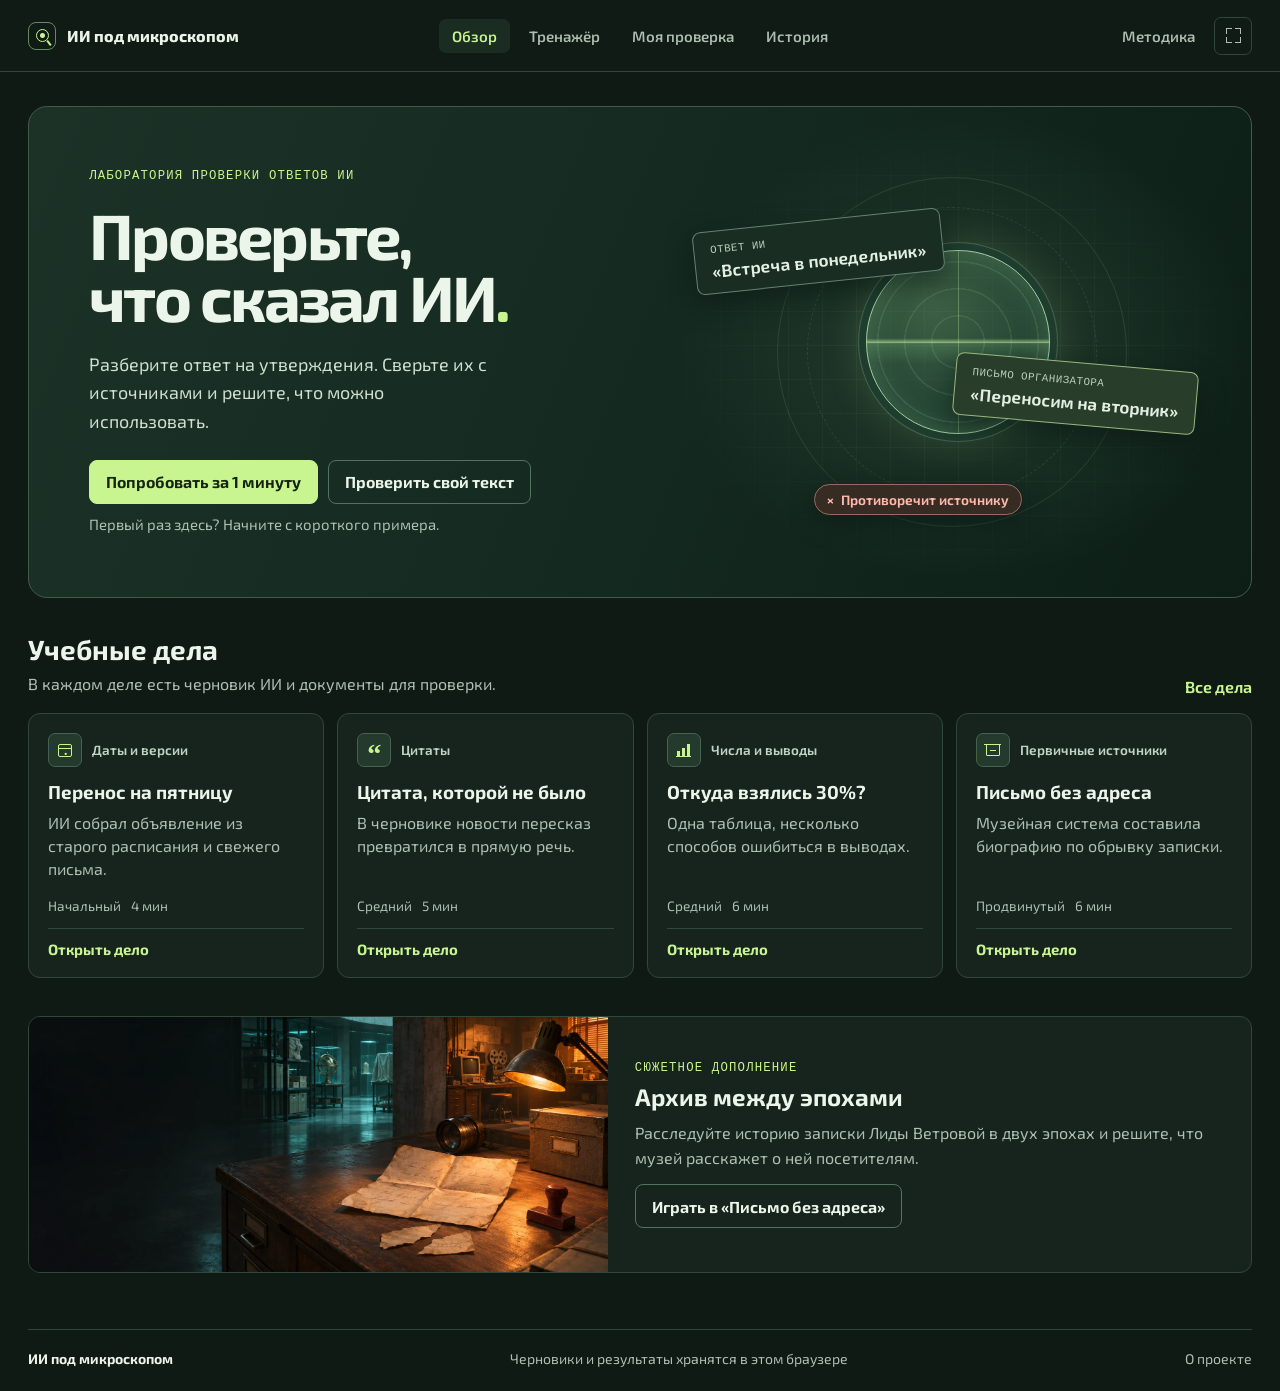
==== commit 4f1a1fd9: "Guide first-time visitors through a one-minute example" ====
--- a/index.html
+++ b/index.html
@@ -9,9 +9,9 @@
   <meta property="og:description" content="Интерактивная лаборатория проверки ответов ИИ.">
   <link rel="icon" href="data:,">
   <title>ИИ под микроскопом</title>
-  <link rel="stylesheet" href="microscope.css?v=1">
+  <link rel="stylesheet" href="microscope.css?v=2">
   <script src="cases.js?v=1" defer></script>
-  <script src="microscope.js?v=1" defer></script>
+  <script src="microscope.js?v=2" defer></script>
 </head>
 <body>
   <a class="skip" href="#content">К содержанию</a>
--- a/microscope.css
+++ b/microscope.css
@@ -124,6 +124,7 @@
 .hero h1 { font-size: clamp(2.7rem, 5vw, 4.75rem); font-weight: 730; letter-spacing: -.043em; line-height: .98; margin-top: 17px; }
 .hero h1 span { color: var(--accent); }
 .hero-copy > p:not(.overline) { max-width: 400px; margin-block: 21px 25px; font-size: 1.12rem; color: #d0dfd0; }
+.hero-copy > p.hero-start-note { margin-block: 9px 0; font-size: .93rem; color: var(--muted); }
 .specimen { position: relative; min-height: 318px; align-self: stretch; user-select: none; overflow: hidden; background: radial-gradient(ellipse at 52% 49%, #38564180, transparent 66%); }
 .specimen-grid { position: absolute; inset: 0; background-image: linear-gradient(#b8e9ab13 1px, transparent 1px), linear-gradient(90deg,#b8e9ab13 1px,transparent 1px); background-size: 34px 34px; mask-image: radial-gradient(ellipse, #000, transparent 72%); }
 .specimen-orbit { position: absolute; top: 50%; left: 50%; transform: translate(-50%,-50%); aspect-ratio: 1; border: 1px solid #9bc78d25; border-radius: 50%; }
@@ -195,6 +196,23 @@
 progress::-webkit-progress-value { border-radius: 12px; background: var(--accent); transition: width .2s ease; }
 progress::-moz-progress-bar { border-radius: 12px; background: var(--accent); }
 .case-status > span { padding-left: 11px; border-left: 1px solid var(--line); font-size: .85rem; }
+
+.demo { max-width: 950px; margin-inline: auto; }
+.demo-panel { padding: clamp(19px, 4.5vw, 50px); border: 1px solid #526f53; border-radius: 16px; background: linear-gradient(135deg, #203528, var(--surface) 65%); }
+.demo-panel .page-heading { margin-bottom: 21px; }
+.demo-content { display: grid; gap: 18px; justify-items: start; animation: appear .22s ease both; }
+.demo-document { width: 100%; padding: 15px 17px; border-radius: 8px; background: var(--deep); border-left: 3px solid var(--line-strong); }
+.demo-source { border-left-color: var(--accent); }
+.demo-document blockquote, .demo-feedback blockquote { margin-top: 5px; font-size: clamp(1.07rem, 2.4vw, 1.34rem); line-height: 1.4; }
+.demo-compare { display: grid; grid-template-columns: 1fr 1fr; gap: 10px; width: 100%; }
+.demo-options { display: flex; flex-wrap: wrap; gap: 8px; }
+.demo-options .btn span { color: var(--signal); margin-right: 7px; }
+.demo-feedback { max-width: 710px; }
+.demo-feedback .feedback-title { font-size: 1.17rem; font-weight: 700; color: var(--accent); margin-bottom: 6px; }
+.demo-feedback blockquote { padding: 10px 13px; border-left: 3px solid var(--accent); background: var(--deep); border-radius: 5px; }
+.next-step { display: flex; flex-wrap: wrap; justify-content: space-between; align-items: center; gap: 8px 16px; padding: 11px 13px; margin-bottom: 13px; border: 1px solid #587456; border-radius: 9px; background: #203427; }
+.next-step strong { color: var(--accent); }
+.next-step p { line-height: 1.38; margin-top: 2px; }
 
 .workbench { display: grid; grid-template-columns: 1.06fr .94fr; align-items: start; gap: 14px; }
 .panel { border: 1px solid var(--line); border-radius: 12px; background: var(--surface); min-width: 0; }
@@ -312,6 +330,8 @@
   .hero-copy { padding: 26px 22px 2px; }
   .hero h1 { font-size: clamp(2.35rem, 9vw, 3.6rem); }
   .hero-copy > p:not(.overline) { font-size: 1rem; margin-block: 14px 17px; }
+  .hero-copy > p.hero-start-note { margin-block: 9px 0; font-size: .93rem; }
+  .demo-compare { grid-template-columns: 1fr; }
   .specimen { min-height: 239px; max-width: 435px; width: 100%; justify-self: center; }
   .specimen-lens { width: min(40%, 137px); }
   .orbit-outer { width: 205px; }
